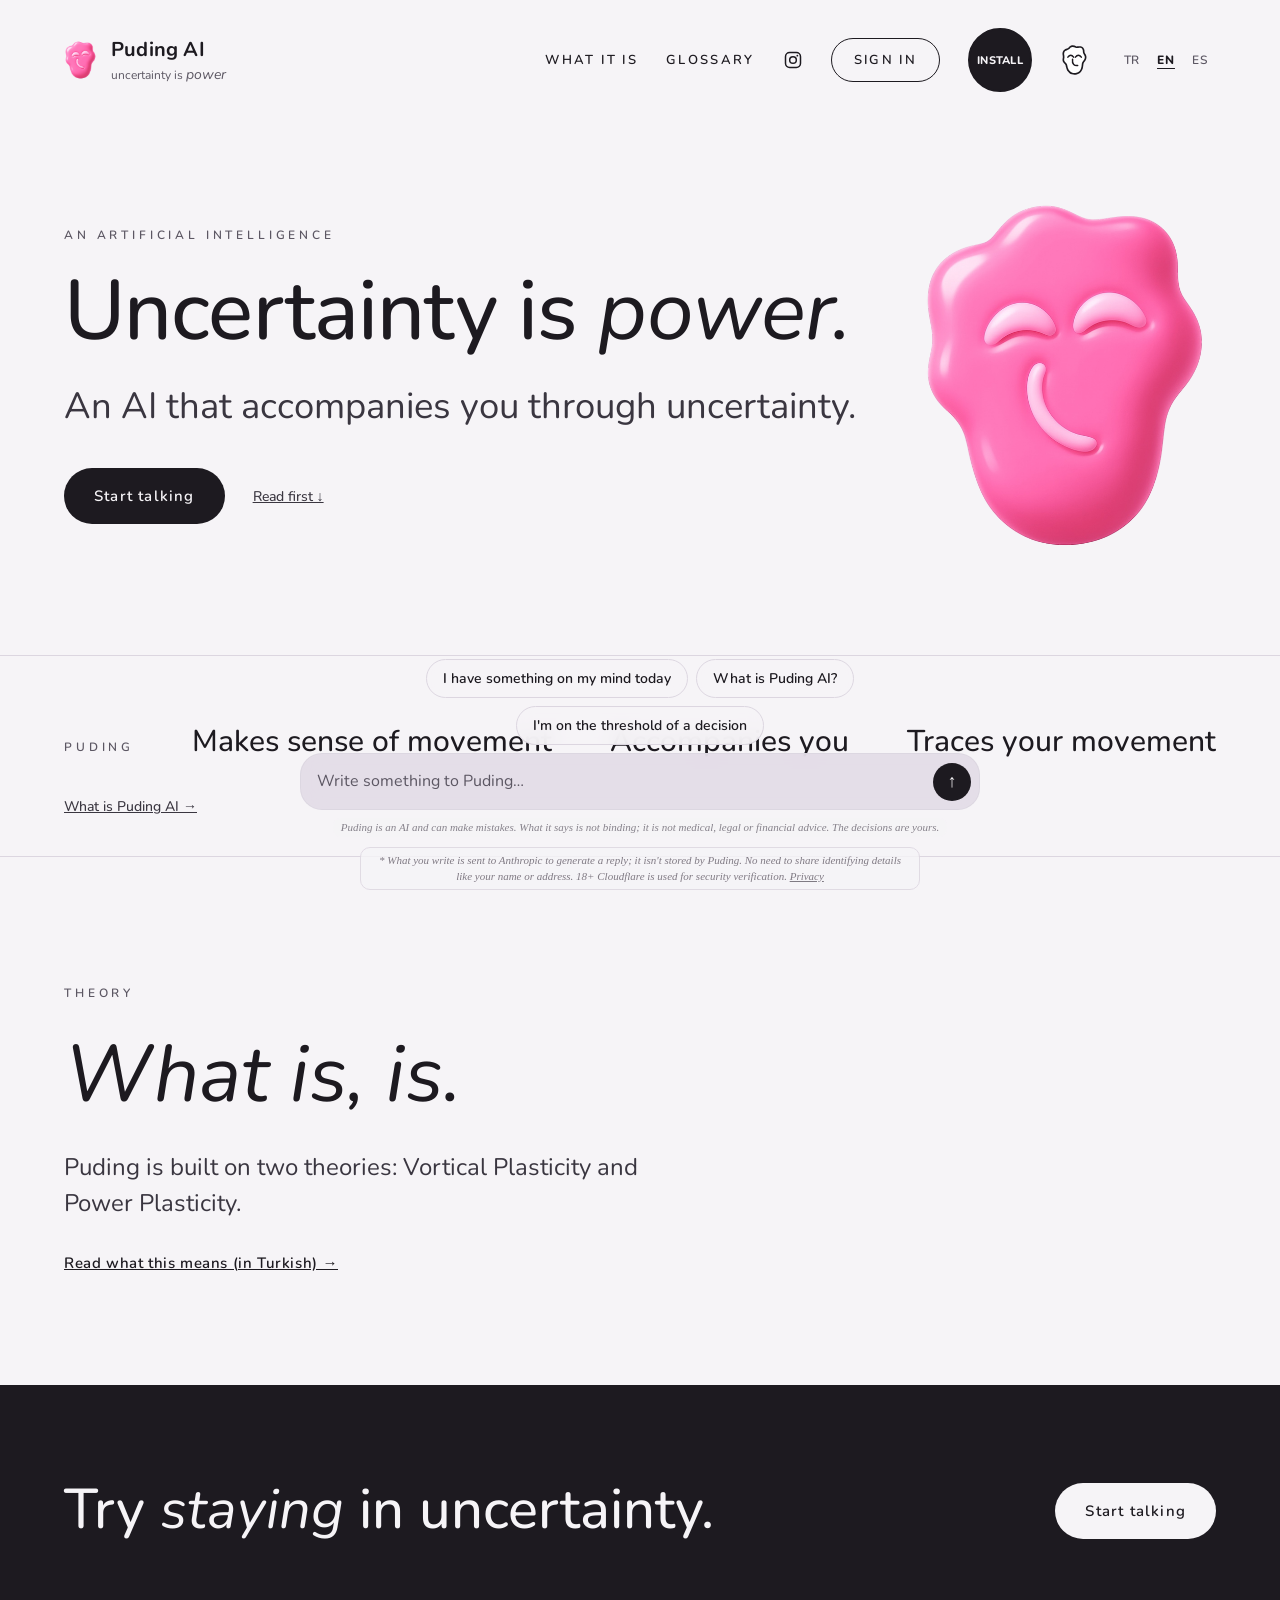
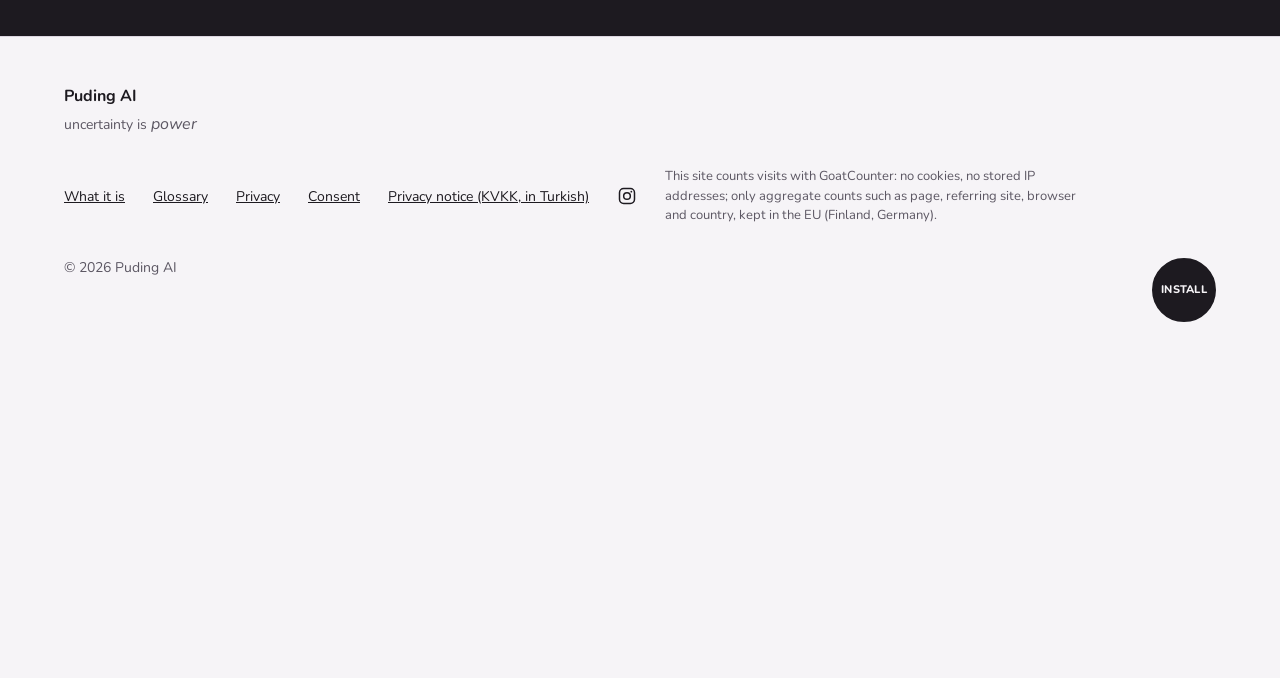
==== en/index.html @ 215504a0 "Bar altı uyarıları: yeni cümle, küçük italik Times, gizlilik notu ayrı kutuda (Alkım, 2026-11-16) TR" ====
<!doctype html>
<html lang="en">
<head>
<meta charset="utf-8">
<meta name="viewport" content="width=device-width, initial-scale=1">
<title>Puding AI — uncertainty is power</title>
<meta name="description" content="Puding AI is an AI that accompanies you through uncertainty. It is built on two theories: Vortical Plasticity and Power Plasticity.">
<link rel="canonical" href="https://pudingai.com/en/">
<link rel="alternate" hreflang="tr" href="https://pudingai.com/">
<link rel="alternate" hreflang="en" href="https://pudingai.com/en/">
<link rel="alternate" hreflang="es" href="https://pudingai.com/es/">
<link rel="alternate" hreflang="x-default" href="https://pudingai.com/">
<meta property="og:type" content="website">
<meta property="og:site_name" content="Puding AI">
<meta property="og:title" content="Puding AI">
<meta property="og:description" content="uncertainty is power">
<meta property="og:url" content="https://pudingai.com/en/">
<meta property="og:image" content="https://pudingai.com/assets/paylasim-en.png">
<meta property="og:image:type" content="image/png">
<meta property="og:image:width" content="1200">
<meta property="og:image:height" content="630">
<meta property="og:image:alt" content="Puding AI — uncertainty is power">
<meta name="twitter:card" content="summary_large_image">
<meta name="twitter:title" content="Puding AI">
<meta name="twitter:description" content="uncertainty is power">
<meta name="twitter:image" content="https://pudingai.com/assets/paylasim-en.png">
<meta name="twitter:image:alt" content="Puding AI — uncertainty is power">
<meta property="og:locale" content="en_US">
<meta name="theme-color" content="#F6F4F7" media="(prefers-color-scheme: light)">
<meta name="theme-color" content="#151217" media="(prefers-color-scheme: dark)">
<script>/* tema: çizimden önce */(function(){var t=null,h=document.documentElement,m=window.matchMedia&&matchMedia("(prefers-color-scheme: dark)");try{t=localStorage.getItem("puding_tema");if(t==="gunduz"||t==="gece"){t=t==="gece"?"koyu":"acik";localStorage.setItem("puding_tema",t)}}catch(e){}var k=t==="koyu"||(t!=="acik"&&!!(m&&m.matches));h.setAttribute("data-theme",k?"koyu":"acik");if(t==="koyu"||t==="acik")document.querySelectorAll('meta[name="theme-color"]').forEach(function(x){x.content=k?"#151217":"#F6F4F7"})})();</script>
<style>html{background:#F6F4F7}html[data-theme=koyu]{background:#151217}</style>
<link rel="icon" href="/favicon.ico?v=3" sizes="16x16 32x32 48x48">
<link rel="icon" type="image/png" sizes="32x32" href="/gorsel/puding-favicon-32.png?v=3">
<link rel="apple-touch-icon" sizes="180x180" href="/apple-touch-icon.png?v=3">
<link rel="preload" href="/assets/fonts/nunito-latin-400-normal.woff2" as="font" type="font/woff2" crossorigin>
<link rel="stylesheet" href="/assets/site.css?v=20">
</head>
<body>
<div style="background: var(--zemin); color: var(--metin); font-family: Nunito, sans-serif; min-height: 100vh">

<!-- ÜST BAR -->
<header style="max-width: 1200px; margin: 0 auto; padding: 28px 24px; display: flex; flex-wrap: wrap; align-items: center; justify-content: space-between; gap: 20px">
<a href="/en/" style="display: flex; align-items: center; gap: 14px; text-decoration: none; color: var(--metin)">
<img src="/assets/puding-logo-128.png" alt="Puding AI home" width="33" height="40" style="width: 33px; height: 40px; display: block">
<div style="display: flex; flex-direction: column; gap: 2px">
<span style="font-family: Nunito, sans-serif; font-weight: 700; font-size: 20px; letter-spacing: 0.01em">Puding AI</span>
<span style="font-family: Nunito, sans-serif; font-size: 12px; color: var(--soluk)">uncertainty is <em style="font-family: Nunito, sans-serif; font-size: 14px">power</em></span>
</div>
</a>
<nav class="pd-nav" aria-label="Main menu" style="display: flex; flex-wrap: wrap; align-items: center; gap: 28px; font-family: Nunito, sans-serif; font-size: 13px; font-weight: 600; letter-spacing: 0.18em">
<a href="/en/about/" style="text-decoration: none">WHAT IT IS</a>
<a href="/sozluk/" style="text-decoration: none">GLOSSARY</a>
<a class="pd-ig" href="https://www.instagram.com/pudingai_/" target="_blank" rel="noopener" aria-label="Instagram"><svg viewBox="0 0 24 24" width="20" height="20" fill="none" stroke="currentColor" stroke-width="1.8" aria-hidden="true"><rect x="3" y="3" width="18" height="18" rx="5"/><circle cx="12" cy="12" r="4"/><circle cx="17.2" cy="6.8" r="1.1" fill="currentColor" stroke="none"/></svg></a>
<a class="pd-giris" href="#pd-girdi" data-yakinda style="text-decoration: none; border: 1.5px solid var(--murekkep); border-radius: 999px; padding: 12px 22px; min-height: 44px; box-sizing: border-box; display: inline-flex; align-items: center">SIGN IN</a>
<a class="pd-indir" href="#pd-girdi" data-yakinda aria-label="Install Puding on your phone">INSTALL</a>
<!-- tema --><span class="pd-tema"><button type="button" class="pd-tema-dugme" aria-label="Change theme" aria-pressed="false"><svg viewBox="-24 -24 640 768" width="27" height="32" aria-hidden="true"><path d="M553 342C548 356 539 368 531 380C523 392 513 401 507 412C501 423 496 433 493 445C490 457 490 471 488 485C486 499 485 515 481 531C477 547 473 566 466 582C459 598 450 616 438 630C426 644 412 656 397 665C382 674 364 682 346 686C328 690 310 692 292 692C274 692 255 688 238 683C221 678 204 670 189 659C174 648 161 634 150 620C139 606 132 588 125 572C118 556 114 539 110 524C106 509 104 494 100 481C96 468 90 458 83 448C76 438 64 430 55 419C46 408 36 396 32 383C28 370 28 356 28 342C28 328 34 315 35 301C36 287 34 274 33 258C32 242 26 224 27 207C28 190 32 172 39 158C46 144 59 131 72 122C85 113 104 111 119 104C134 97 146 91 159 81C172 71 182 55 196 46C210 37 226 30 242 28C258 26 276 29 292 33C308 37 322 50 338 53C354 56 370 51 387 50C404 49 424 45 441 49C458 53 476 60 488 72C500 84 508 104 513 121C518 138 514 161 518 177C522 193 530 205 536 218C542 231 552 242 557 256C562 270 564 285 563 299C562 313 558 328 553 342Z" style="fill:var(--tema-dolgu);stroke:var(--tema-cizgi)" stroke-width="40" stroke-linejoin="round"/><path d="M137 292Q206 196 275 292M318 292Q389 196 460 292M249 342C232 470 300 500 372 492" fill="none" style="stroke:var(--tema-yuz)" stroke-width="36" stroke-linecap="round"/></svg></button><button type="button" class="pd-tema-oto" hidden>auto</button></span><!-- /tema -->
<span class="pd-dil" role="group" aria-label="Language"><a href="/?dil=tr" data-dil="tr" hreflang="tr" lang="tr">TR</a><a href="/en/" data-dil="en" hreflang="en" lang="en" aria-current="true">EN</a><a href="/es/" data-dil="es" hreflang="es" lang="es">ES</a></span>
</nav>
</header>

<!-- I. MERAK — açılış -->
<section class="pd-acilis" style="max-width: 1200px; margin: 0 auto; padding: 72px 24px 96px; display: flex; flex-wrap: wrap; align-items: center; gap: 56px">
<div style="flex: 1 1 auto; min-width: 0; display: flex; flex-direction: column; gap: 28px">
<span style="font-family: Nunito, sans-serif; font-size: 12px; font-weight: 600; letter-spacing: 0.32em; color: var(--soluk)">AN ARTIFICIAL INTELLIGENCE</span>
<h1 class="pd-acilis-baslik" style="margin: 0; font-weight: 500; line-height: 0.98; letter-spacing: -0.01em">Uncertainty is <em style="font-weight: 400">power.</em></h1>
<p class="pd-acilis-alt" style="margin: 0; font-weight: 400; line-height: 1.4; color: var(--metin-3)">An AI that accompanies you through uncertainty.</p>
<script src="/assets/acilis.js?v=2"></script>
<div style="display: flex; flex-wrap: wrap; align-items: center; gap: 28px; margin-top: 8px">
<a href="#pd-girdi" data-bar style="text-decoration: none; background: var(--murekkep); color: var(--murekkep-metin); font-family: Nunito, sans-serif; font-weight: 600; font-size: 15px; letter-spacing: 0.08em; padding: 18px 30px; border-radius: 999px; min-height: 44px; box-sizing: border-box; display: inline-flex; align-items: center">Start talking</a>
<a href="#kuram" style="font-family: Nunito, sans-serif; font-size: 14px; font-weight: 500; color: var(--metin-3)">Read first ↓</a>
</div>
</div>

<!-- logo -->
<div style="flex: 1 1 300px; min-width: 0; display: flex; justify-content: center; align-items: center">
<img class="pd-breathe" src="/assets/puding-logo.png" alt="Puding AI logo" width="592" height="720" style="width: 100%; max-width: 360px; height: auto; display: block">
</div>
</section>

<!-- ne yapmaz -->
<section style="border-top: 1px solid var(--cizgi); border-bottom: 1px solid var(--cizgi)">
<div class="pd-nots" style="max-width: 1200px; margin: 0 auto; padding: 64px 24px; display: flex; flex-wrap: wrap; justify-content: space-between; align-items: baseline; gap: 24px 48px">
<span style="font-family: Nunito, sans-serif; font-size: 12px; font-weight: 600; letter-spacing: 0.32em; color: var(--soluk); flex: 0 0 auto">PUDING</span>
<div class="pd-serit-kap"><button class="pd-serit-oge" type="button" aria-expanded="false" aria-describedby="pd-ipucu-anlam">Makes sense of movement</button><span class="pd-ipucu" id="pd-ipucu-anlam" role="tooltip">Puding doesn't diagnose or label you; it looks at where things are flowing. Making sense doesn't freeze the movement; it stays inside it.</span></div>
<div class="pd-serit-kap"><button class="pd-serit-oge" type="button" aria-expanded="false" aria-describedby="pd-ipucu-eslik">Accompanies you</button><span class="pd-ipucu" id="pd-ipucu-eslik" role="tooltip">It doesn't treat uncertainty as a gap to fill, and it doesn't give advice. The decision stays within your own becoming; Puding stays beside you.</span></div>
<div class="pd-serit-kap"><button class="pd-serit-oge" type="button" aria-expanded="false" aria-describedby="pd-ipucu-iz">Traces your movement</button><span class="pd-ipucu" id="pd-ipucu-iz" role="tooltip">Every conversation leaves a sedimentary trace; Puding makes it visible on a map. When a conversation closes, its most distilled form settles into two words held in tension.</span></div>
</div>
<div style="max-width: 1200px; margin: -44px auto 0; padding: 0 24px 28px"><a class="pd-serit-bag" href="/en/about/" style="font-size: 14px; font-weight: 500; color: var(--metin-3); min-height: 44px; display: inline-flex; align-items: center">What is Puding AI →</a></div>
</section>

<!-- II. OKUT — kuram kapısı -->
<section id="kuram" style="max-width: 1200px; margin: 0 auto; padding: 128px 24px 112px; display: flex; flex-direction: column; gap: 32px">
<span style="font-family: Nunito, sans-serif; font-size: 12px; font-weight: 600; letter-spacing: 0.32em; color: var(--soluk)">THEORY</span>
<blockquote style="margin: 0; font-size: 80px; font-weight: 400; font-style: italic; line-height: 1.05; max-width: 16ch">What is, is.</blockquote>
<p style="margin: 0; font-size: 24px; line-height: 1.5; max-width: 44ch; color: var(--metin-3)">Puding is built on two theories: Vortical Plasticity and Power Plasticity.</p>
<a href="/nedir/" style="font-family: Nunito, sans-serif; font-size: 15px; font-weight: 600; letter-spacing: 0.04em">Read what this means (in Turkish) →</a>
</section>

<!-- çağrı bandı -->
<section style="background: var(--bant-zemin); color: var(--bant-metin)">
<div style="max-width: 1200px; margin: 0 auto; padding: 96px 24px; display: flex; flex-wrap: wrap; align-items: center; justify-content: space-between; gap: 32px">
<p style="margin: 0; font-size: 56px; font-weight: 500; line-height: 1.05">Try <em style="font-weight: 400">staying</em> in uncertainty.</p>
<a href="#pd-girdi" data-bar style="text-decoration: none; background: var(--bant-dugme-zemin); color: var(--bant-dugme-metin); font-family: Nunito, sans-serif; font-weight: 600; font-size: 15px; letter-spacing: 0.08em; padding: 18px 30px; border-radius: 999px; min-height: 44px; box-sizing: border-box; display: inline-flex; align-items: center">Start talking</a>
</div>
</section>

<!-- alt bilgi -->
<footer style="border-top: 1px solid var(--cizgi)">
<div style="max-width: 1200px; margin: 0 auto; padding: 48px 24px 56px; display: flex; flex-wrap: wrap; justify-content: space-between; gap: 32px; font-family: Nunito, sans-serif; font-size: 14px; color: var(--soluk)">
<div style="display: flex; flex-direction: column; gap: 6px">
<span style="font-weight: 700; font-size: 16px; color: var(--metin)">Puding AI</span>
<span>uncertainty is <em style="font-family: Nunito, sans-serif; font-size: 16px">power</em></span>
</div>
<nav aria-label="Footer menu" style="display: flex; flex-wrap: wrap; gap: 12px 28px; align-items: center">
<a href="/en/about/">What it is</a>
<a href="/sozluk/" hreflang="tr">Glossary</a>
<a href="/en/privacy/">Privacy</a>
<a rel="noopener" href="/odam?onam" hreflang="tr">Consent</a>
<a rel="noopener" href="/odam?aydinlatma" hreflang="tr">Privacy notice (KVKK, in Turkish)</a>
<a class="pd-ig" href="https://www.instagram.com/pudingai_/" target="_blank" rel="noopener" aria-label="Instagram"><svg viewBox="0 0 24 24" width="20" height="20" fill="none" stroke="currentColor" stroke-width="1.8" aria-hidden="true"><rect x="3" y="3" width="18" height="18" rx="5"/><circle cx="12" cy="12" r="4"/><circle cx="17.2" cy="6.8" r="1.1" fill="currentColor" stroke="none"/></svg></a>
<span style="flex-basis: 100%; max-width: 52ch; font-size: 13px; line-height: 1.5">This site counts visits with GoatCounter: no cookies, no stored IP addresses; only aggregate counts such as page, referring site, browser and country, kept in the EU (Finland, Germany).</span>
</nav>
<span>© 2026 Puding AI</span>
<a class="pd-indir" href="#pd-girdi" data-yakinda aria-label="Install Puding on your phone">INSTALL</a>
</div>
</footer>

</div>
<!-- Ziyaretçi sayacı: GoatCounter (çerez yok, IP saklanmaz; yalnız toplu sayı). Alkım, 2026-11-05 -->
<script src="/assets/serit.js?v=1" defer></script>
<script src="/assets/dil.js?v=1" defer></script>
<script src="/assets/sohbet.js?v=20" defer></script>
<script data-goatcounter="https://pudingai.goatcounter.com/count" async src="https://gc.zgo.at/count.js"></script>
<script src="/assets/tema.js?v=1" defer></script>
</body>
</html>
---- assets/site.css ----
@font-face{font-family:'Nunito';font-style:normal;font-display:swap;font-weight:400;src:url(/assets/fonts/nunito-latin-ext-400-normal.woff2) format('woff2');unicode-range:U+0100-02BA,U+02BD-02C5,U+02C7-02CC,U+02CE-02D7,U+02DD-02FF,U+0304,U+0308,U+0329,U+1D00-1DBF,U+1E00-1E9F,U+1EF2-1EFF,U+2020,U+20A0-20AB,U+20AD-20C0,U+2113,U+2C60-2C7F,U+A720-A7FF}
@font-face{font-family:'Nunito';font-style:normal;font-display:swap;font-weight:400;src:url(/assets/fonts/nunito-latin-400-normal.woff2) format('woff2');unicode-range:U+0000-00FF,U+0131,U+0152-0153,U+02BB-02BC,U+02C6,U+02DA,U+02DC,U+0304,U+0308,U+0329,U+2000-206F,U+20AC,U+2122,U+2191,U+2193,U+2212,U+2215,U+FEFF,U+FFFD}
@font-face{font-family:'Nunito';font-style:normal;font-display:swap;font-weight:600;src:url(/assets/fonts/nunito-latin-ext-600-normal.woff2) format('woff2');unicode-range:U+0100-02BA,U+02BD-02C5,U+02C7-02CC,U+02CE-02D7,U+02DD-02FF,U+0304,U+0308,U+0329,U+1D00-1DBF,U+1E00-1E9F,U+1EF2-1EFF,U+2020,U+20A0-20AB,U+20AD-20C0,U+2113,U+2C60-2C7F,U+A720-A7FF}
@font-face{font-family:'Nunito';font-style:normal;font-display:swap;font-weight:600;src:url(/assets/fonts/nunito-latin-600-normal.woff2) format('woff2');unicode-range:U+0000-00FF,U+0131,U+0152-0153,U+02BB-02BC,U+02C6,U+02DA,U+02DC,U+0304,U+0308,U+0329,U+2000-206F,U+20AC,U+2122,U+2191,U+2193,U+2212,U+2215,U+FEFF,U+FFFD}
@font-face{font-family:'Nunito';font-style:normal;font-display:swap;font-weight:700;src:url(/assets/fonts/nunito-latin-ext-700-normal.woff2) format('woff2');unicode-range:U+0100-02BA,U+02BD-02C5,U+02C7-02CC,U+02CE-02D7,U+02DD-02FF,U+0304,U+0308,U+0329,U+1D00-1DBF,U+1E00-1E9F,U+1EF2-1EFF,U+2020,U+20A0-20AB,U+20AD-20C0,U+2113,U+2C60-2C7F,U+A720-A7FF}
@font-face{font-family:'Nunito';font-style:normal;font-display:swap;font-weight:700;src:url(/assets/fonts/nunito-latin-700-normal.woff2) format('woff2');unicode-range:U+0000-00FF,U+0131,U+0152-0153,U+02BB-02BC,U+02C6,U+02DA,U+02DC,U+0304,U+0308,U+0329,U+2000-206F,U+20AC,U+2122,U+2191,U+2193,U+2212,U+2215,U+FEFF,U+FFFD}
@font-face{font-family:'Nunito';font-style:normal;font-display:swap;font-weight:800;src:url(/assets/fonts/nunito-latin-ext-800-normal.woff2) format('woff2');unicode-range:U+0100-02BA,U+02BD-02C5,U+02C7-02CC,U+02CE-02D7,U+02DD-02FF,U+0304,U+0308,U+0329,U+1D00-1DBF,U+1E00-1E9F,U+1EF2-1EFF,U+2020,U+20A0-20AB,U+20AD-20C0,U+2113,U+2C60-2C7F,U+A720-A7FF}
@font-face{font-family:'Nunito';font-style:normal;font-display:swap;font-weight:800;src:url(/assets/fonts/nunito-latin-800-normal.woff2) format('woff2');unicode-range:U+0000-00FF,U+0131,U+0152-0153,U+02BB-02BC,U+02C6,U+02DA,U+02DC,U+0304,U+0308,U+0329,U+2000-206F,U+20AC,U+2122,U+2191,U+2193,U+2212,U+2215,U+FEFF,U+FFFD}
@font-face{font-family:'Nunito';font-style:italic;font-display:swap;font-weight:400;src:url(/assets/fonts/nunito-latin-ext-400-italic.woff2) format('woff2');unicode-range:U+0100-02BA,U+02BD-02C5,U+02C7-02CC,U+02CE-02D7,U+02DD-02FF,U+0304,U+0308,U+0329,U+1D00-1DBF,U+1E00-1E9F,U+1EF2-1EFF,U+2020,U+20A0-20AB,U+20AD-20C0,U+2113,U+2C60-2C7F,U+A720-A7FF}
@font-face{font-family:'Nunito';font-style:italic;font-display:swap;font-weight:400;src:url(/assets/fonts/nunito-latin-400-italic.woff2) format('woff2');unicode-range:U+0000-00FF,U+0131,U+0152-0153,U+02BB-02BC,U+02C6,U+02DA,U+02DC,U+0304,U+0308,U+0329,U+2000-206F,U+20AC,U+2122,U+2191,U+2193,U+2212,U+2215,U+FEFF,U+FFFD}
@font-face{font-family:'Nunito';font-style:normal;font-display:swap;font-weight:500;src:url(/assets/fonts/nunito-latin-ext-500-normal.woff2) format('woff2');unicode-range:U+0100-02BA,U+02BD-02C5,U+02C7-02CC,U+02CE-02D7,U+02DD-02FF,U+0304,U+0308,U+0329,U+1D00-1DBF,U+1E00-1E9F,U+1EF2-1EFF,U+2020,U+20A0-20AB,U+20AD-20C0,U+2113,U+2C60-2C7F,U+A720-A7FF}
@font-face{font-family:'Nunito';font-style:normal;font-display:swap;font-weight:500;src:url(/assets/fonts/nunito-latin-500-normal.woff2) format('woff2');unicode-range:U+0000-00FF,U+0131,U+0152-0153,U+02BB-02BC,U+02C6,U+02DA,U+02DC,U+0304,U+0308,U+0329,U+2000-206F,U+20AC,U+2122,U+2191,U+2193,U+2212,U+2215,U+FEFF,U+FFFD}
@font-face{font-family:'Nunito';font-style:italic;font-display:swap;font-weight:700;src:url(/assets/fonts/nunito-latin-ext-700-italic.woff2) format('woff2');unicode-range:U+0100-02BA,U+02BD-02C5,U+02C7-02CC,U+02CE-02D7,U+02DD-02FF,U+0304,U+0308,U+0329,U+1D00-1DBF,U+1E00-1E9F,U+1EF2-1EFF,U+2020,U+20A0-20AB,U+20AD-20C0,U+2113,U+2C60-2C7F,U+A720-A7FF}
@font-face{font-family:'Nunito';font-style:italic;font-display:swap;font-weight:700;src:url(/assets/fonts/nunito-latin-700-italic.woff2) format('woff2');unicode-range:U+0000-00FF,U+0131,U+0152-0153,U+02BB-02BC,U+02C6,U+02DA,U+02DC,U+0304,U+0308,U+0329,U+2000-206F,U+20AC,U+2122,U+2191,U+2193,U+2212,U+2215,U+FEFF,U+FFFD}
/* Renkler (Alkım, 2026-11-09): açık :root, koyu [data-theme="koyu"]. Tema <head>'deki satır içi betikle sayfa çizilmeden uygulanır. */
:root{--zemin:#F6F4F7;--zemin-2:#EEEAF1;--yuzey:#FFFFFF;--metin:#1D1A20;--metin-2:#2A2630;--metin-3:#3A3640;--soluk:#5C5763;--soluk-2:#6A656F;--cizgi:#DCD6E0;--vurgu:#B3165F;--vurgu-golge:rgba(181,19,111,.08);--vurgu-cizgi:rgba(181,19,111,.2);
--murekkep:#1D1A20;--murekkep-metin:#F6F4F7;--murekkep-uzak:#3A3440;--bant-zemin:#1D1A20;--bant-metin:#F6F4F7;--bant-dugme-zemin:#F6F4F7;--bant-dugme-metin:#1D1A20;
--kutu-zemin:rgba(246,244,247,.94);--kapi-zemin:rgba(246,244,247,.92);--cip-zemin:rgba(246,244,247,.94);--bar-zemin:rgba(226,220,230,.92);--bar-cizgi:rgba(220,214,224,.9);--golge:rgba(29,26,32,.14);--golge-koyu:rgba(29,26,32,.35);
--ip-zemin:rgba(179,22,95,.12);--vp-zemin:rgba(133,124,143,.22);--hedef-zemin:rgba(133,124,143,.12);--bag-cizgi:rgba(29,26,32,.35);
--kart-zemin:#FFFFFF;--kart-metin:#1D1A20;--kart-cizgi:#1D1A20;--tema-dolgu:#FFFFFF;--tema-cizgi:#1D1A20;--tema-yuz:#1D1A20;color-scheme:light}
[data-theme="koyu"]{--zemin:#151217;--zemin-2:#1C171F;--yuzey:#211C25;--metin:#EDE8EF;--metin-2:#DDD7E0;--metin-3:#C9C2CE;--soluk:#ADA5B3;--soluk-2:#9C94A2;--cizgi:#3A3340;--vurgu:#F07DBE;--vurgu-golge:rgba(0,0,0,.35);--vurgu-cizgi:rgba(240,125,190,.3);
--murekkep:#EDE8EF;--murekkep-metin:#151217;--murekkep-uzak:#C9C2CE;--bant-zemin:#241E29;--bant-metin:#EDE8EF;--bant-dugme-zemin:#EDE8EF;--bant-dugme-metin:#151217;
--kutu-zemin:rgba(30,25,34,.97);--kapi-zemin:rgba(33,28,37,.92);--cip-zemin:rgba(21,18,23,.92);--bar-zemin:rgba(44,38,50,.94);--bar-cizgi:rgba(92,83,100,.9);--golge:rgba(0,0,0,.5);--golge-koyu:rgba(0,0,0,.55);
--ip-zemin:rgba(240,125,190,.2);--vp-zemin:rgba(170,160,180,.22);--hedef-zemin:rgba(170,160,180,.14);--bag-cizgi:rgba(237,232,239,.4);
--kart-zemin:#FFFFFF;--kart-metin:#1D1A20;--kart-cizgi:#FFFFFF;--tema-dolgu:#08060A;--tema-cizgi:#EDE8EF;--tema-yuz:#EDE8EF;color-scheme:dark}
/* tema geçişi: simgeden yayılan daire (assets/tema.js) */
::view-transition-old(root),::view-transition-new(root){animation:none;mix-blend-mode:normal}
html.tema-cekil::view-transition-old(root){z-index:2}
html.tema-cekil::view-transition-new(root){z-index:1}
body{font-family:Nunito,sans-serif}
*{box-sizing:border-box}
html{-webkit-text-size-adjust:100%}
body{margin:0;background:var(--zemin)}
a{color:var(--metin)}a:hover{color:var(--vurgu)}
a:focus-visible,button:focus-visible{outline:2px solid var(--vurgu);outline-offset:3px}
.pd-basvur:hover,.pd-basvur:focus-visible{background:var(--metin-3)!important;border-color:var(--metin-3)!important;color:var(--murekkep-metin)!important}
/* İNDİR (Alkım, 2026-11-05): 64 px koyu dolu çember, beyaz kalın yazı; pudingai.com/odam?kur */
.pd-indir{flex:none;width:64px;height:64px;border-radius:50%;background:var(--murekkep);border:2px solid var(--murekkep);color:var(--murekkep-metin)!important;
  display:inline-flex;align-items:center;justify-content:center;font-family:Nunito,sans-serif;font-size:12px;font-weight:800;
  letter-spacing:0.06em;text-decoration:none!important;line-height:1}
.pd-indir:hover,.pd-indir:focus-visible{background:var(--murekkep-uzak);border-color:var(--murekkep-uzak);color:var(--murekkep-metin)!important}
@media (max-width: 520px){
  .pd-nav{gap:12px!important;letter-spacing:0.08em!important;font-size:12px!important}
  .pd-giris{border:0!important;padding:12px 2px!important}
  .pd-basvur{padding:12px 16px!important}
}
@media (max-width: 370px){
  .pd-nav{gap:9px!important;letter-spacing:0.05em!important}
  .pd-basvur{padding:12px 13px!important}
}
img{max-width:100%}
@keyframes pd-breathe{0%,100%{transform:scale(1)}50%{transform:scale(1.09)}}
/* Nefese ek renk çemberi (Alkım, 2026-11-06): 72 saniyede bir tur, doğrusal; hareketi azalt ayarında durur */
@keyframes pd-renk{from{filter:hue-rotate(0deg)}to{filter:hue-rotate(360deg)}}
.pd-breathe{animation:pd-breathe 11s ease-in-out infinite,pd-renk 72s linear infinite;transform-origin:50% 60%}
.pd-breathe{max-width:min(360px,calc((100vw - 32px)/1.09))!important}
@media (prefers-reduced-motion: reduce){.pd-breathe{animation:none}#sz-box{transition:none!important}}
/* site modu sohbet barı (Alkım, 2026-11-05) */
.pd-sohbet{position:fixed;left:50%;bottom:0;transform:translateX(-50%);width:min(680px,calc(100% - 32px));z-index:40;padding:0 0 10px;font-family:Nunito,sans-serif;display:flex;flex-direction:column;align-items:stretch;gap:8px}
.pd-kutu{position:relative;max-height:min(62vh,560px);display:flex;flex-direction:column;background:var(--kutu-zemin);border:1px solid var(--cizgi);border-radius:18px;box-shadow:0 18px 50px var(--golge);overflow:hidden;backdrop-filter:blur(10px);-webkit-backdrop-filter:blur(10px)}
.pd-kutu[hidden]{display:none}
.pd-kutu-logo{position:absolute;inset:0;background:url(/assets/puding-logo.png) center 55%/min(58%,260px) no-repeat;opacity:.07;pointer-events:none}
.pd-akis{position:relative;flex:1 1 auto;min-height:0;overflow-y:auto;padding:22px 20px 14px;display:flex;flex-direction:column;gap:12px}
.pd-kapat{position:absolute;top:6px;right:10px;z-index:2;background:none;border:0;font-size:22px;line-height:1;color:var(--soluk);cursor:pointer;padding:6px}
.pd-balon{max-width:86%;font-size:15px;line-height:1.5;color:var(--metin)}
.pd-balon p{margin:0 0 8px}.pd-balon p:last-child{margin:0}
.pd-ben{align-self:flex-end;background:var(--murekkep);color:var(--murekkep-metin);padding:10px 14px;border-radius:14px 14px 4px 14px}
.pd-puding{align-self:flex-start;padding:2px 2px}
.pd-bekle{line-height:0}
.pd-girdap{display:block;color:var(--vurgu);animation:pd-girdap 1.8s linear infinite}
@keyframes pd-girdap{to{transform:rotate(360deg)}}
@media (prefers-reduced-motion: reduce){.pd-girdap{animation:none}}
.pd-kartlar{position:relative;flex:0 0 auto;display:flex;flex-direction:column;gap:8px;padding:0 14px 14px;max-height:42vh;overflow-y:auto}
.pd-kartlar[hidden]{display:none}
/* Kriz kartı: iki temada da sayfanın en net öğesi; koyuda da beyaz zemin, hiçbir soluklaştırma yok */
.pd-kart{align-self:stretch;border:1.5px solid var(--kart-cizgi);border-radius:12px;padding:12px 14px;background:var(--kart-zemin);color:var(--kart-metin);font-size:15px;opacity:1}
.pd-kart a{color:inherit}
.pd-kart p{margin:6px 0 0}
.pd-kasik{align-self:flex-start;display:inline-flex;align-items:center;gap:10px;color:var(--metin);text-decoration:none;font-size:14px;font-weight:600;padding:8px 14px 8px 10px;border:1px solid var(--murekkep);border-radius:999px;background:var(--yuzey)}
.pd-kasik:hover{background:var(--murekkep);color:var(--murekkep-metin)}
.pd-davet{align-self:stretch;display:flex;flex-direction:column;align-items:flex-start;gap:10px;background:var(--yuzey);border:1px solid var(--cizgi);border-radius:12px;padding:12px 14px;font-size:15px;line-height:1.5;color:var(--metin)}
.pd-davet p{margin:0}
.pd-ozut{font-weight:700;font-style:italic}
.pd-ts:empty{display:none}
.pd-kapilar{display:flex;flex-wrap:wrap;justify-content:center;gap:8px}.pd-kapilar[hidden]{display:none}
.pd-kapi{font:inherit;font-size:14px;font-weight:600;color:var(--metin);background:var(--kapi-zemin);border:1px solid var(--cizgi);border-radius:999px;padding:9px 16px;cursor:pointer;backdrop-filter:blur(8px);-webkit-backdrop-filter:blur(8px)}
.pd-kapi:hover{border-color:var(--murekkep)}
.pd-kapi-ikonlu{display:inline-flex;align-items:center;gap:8px;padding:6px 12px 6px 16px;text-decoration:none}
body:has(.pd-sor){padding-bottom:76px}
.pd-sor{position:fixed;left:50%;bottom:calc(14px + env(safe-area-inset-bottom));transform:translateX(-50%);z-index:40;white-space:nowrap}
.pd-kapi-ikon{flex:none;transform-origin:50% 80%}
.pd-kapi:hover .pd-kapi-ikon,.pd-kapi:focus-visible .pd-kapi-ikon{animation:pd-sallan .7s ease-in-out}
@keyframes pd-sallan{0%,100%{transform:rotate(0)}25%{transform:rotate(-7deg)}60%{transform:rotate(6deg)}85%{transform:rotate(-2deg)}}
.pd-bar{display:flex;align-items:flex-end;gap:8px;background:var(--bar-zemin);border:1px solid var(--bar-cizgi);border-radius:22px;padding:8px 8px 8px 16px;backdrop-filter:blur(12px);-webkit-backdrop-filter:blur(12px)}
.pd-bar textarea{flex:1;min-width:0;resize:none;border:0;background:transparent;font:inherit;font-size:16px;line-height:1.4;color:var(--metin);padding:8px 0;outline:none;max-height:140px}
.pd-bar textarea::placeholder{color:var(--soluk)}
.pd-gonder{flex:none;width:38px;height:38px;border-radius:50%;border:0;background:var(--murekkep);color:var(--murekkep-metin);font-size:18px;cursor:pointer}
.pd-kilitli{opacity:.55}.pd-kilitli .pd-gonder{cursor:default}
/* Bar altı uyarıları (Alkım, 2026-11-16): küçük, italik, Times New Roman, soluk — dikkat çekmesin. Zemin kalır: bar sabit,
   arkasından sayfa kayar. İkincisi (gizlilik notu) ayrı küçük kutu. */
.pd-alt{margin:0;align-self:center;text-align:center;font-family:"Times New Roman",Times,serif;font-style:italic;font-size:11px;line-height:1.4;color:var(--soluk-2);background:var(--cip-zemin);border-radius:8px;padding:2px 8px}
.pd-alt-ai{max-width:min(620px,calc(100vw - 32px));opacity:.8}
.pd-alt-gizlilik{max-width:min(560px,calc(100vw - 32px));border:1px solid var(--cizgi);border-radius:10px;padding:5px 10px;opacity:.85}
.pd-gizli{position:absolute;width:1px;height:1px;overflow:hidden;clip:rect(0 0 0 0)}
body.pd-sohbet-var{padding-bottom:170px}
@media (prefers-reduced-motion: reduce){.pd-sohbet *,.pd-sor *{transition:none!important;animation:none!important}}
/* Açılış (Alkım, 2026-11-05): alt satır başlıkla aynı genişlikte, tek satır. Nunito'da oran 0,391; başlık iki satıra düşerse
   ya da sayfa taşarsa assets/acilis.js alt satırı başlığın gerçek genişliğine eşitler. */
:root{--pd-acilis:min(84px,max(9vw,min(48px,calc((100vw - 48px)/7.55))))}  /* telefonda başlık tek satıra sığacak kadar küçülür */
/* Üç dil (Alkım, 2026-11-07): başlığın eni dile göre; oran = başlık eni / yazı boyu */
html[lang=en]{--pd-acilis:min(84px,calc((100vw - 48px)/9.45))}
html[lang=es]{--pd-acilis:min(66px,calc((100vw - 48px)/11.85))}
.pd-acilis-baslik{font-size:var(--pd-acilis)!important;white-space:nowrap}
.pd-acilis-alt{font-size:calc(var(--pd-acilis)*.391);white-space:nowrap}
/* PUDİNG şeridi (Alkım, 2026-11-06): üç ifade, her biri tek satır; kutuyu assets/serit.js açar ve ekrana sığdırır */
.pd-serit-kap{position:relative}
.pd-serit-oge{display:block;min-height:44px;margin:0;padding:0;border:0;background:none;color:inherit;font:inherit;font-weight:500;font-size:min(34px,calc((100vw - 285px)/27));line-height:1.2;white-space:nowrap;cursor:pointer;text-align:left}
.pd-serit-oge:focus-visible{outline:2px solid var(--vurgu);outline-offset:4px;border-radius:4px}
.pd-ipucu{display:none;position:absolute;z-index:50;left:50%;bottom:calc(100% + 12px);width:min(320px,calc(100vw - 32px));box-sizing:border-box;padding:14px 16px;transform:translateX(calc(-50% + var(--pd-kay,0px)));background:var(--yuzey);color:var(--metin);border-radius:14px;box-shadow:0 8px 28px var(--vurgu-cizgi);font-family:Nunito,sans-serif;font-size:15px;font-weight:400;line-height:1.45;text-align:left;white-space:normal}
.pd-ipucu::before{content:"";position:absolute;left:0;right:0;bottom:-14px;height:14px}  /* imleç kutuya geçerken kapanmasın */
.pd-ipucu::after{content:"";position:absolute;left:calc(50% - var(--pd-kay,0px));bottom:-6px;width:12px;height:12px;margin-left:-6px;background:var(--yuzey);transform:rotate(45deg);box-shadow:3px 3px 6px var(--vurgu-golge)}
.pd-serit-kap.pd-acik .pd-ipucu{display:block;animation:pd-ipucu .16s ease-out}
.pd-serit-kap.pd-alta .pd-ipucu{bottom:auto;top:calc(100% + 12px)}
.pd-serit-kap.pd-alta .pd-ipucu::before{bottom:auto;top:-14px}
.pd-serit-kap.pd-alta .pd-ipucu::after{bottom:auto;top:-6px;box-shadow:-3px -3px 6px var(--vurgu-golge)}
@keyframes pd-ipucu{from{opacity:0}to{opacity:1}}
@media (prefers-reduced-motion: reduce){.pd-serit-kap.pd-acik .pd-ipucu{animation:none}}
@media (max-width: 720px){
  h1{font-size:60px!important}
  blockquote{font-size:48px!important}
  section p[style*="font-size: 44px"]{font-size:34px!important}
  section p[style*="font-size: 56px"]{font-size:40px!important}
}
@media (max-width: 900px){
  .pd-nots{flex-direction:column;align-items:flex-start!important;gap:10px!important}
  .pd-serit-oge{font-size:min(34px,calc((100vw - 48px)/10.1))}
}
/* Dil düğmesi (Alkım, 2026-11-07): TR / EN / ES */
.pd-dil{display:inline-flex;align-items:center;gap:2px;font-size:12px;letter-spacing:.08em}
.pd-dil a{display:inline-flex;align-items:center;justify-content:center;min-width:32px;min-height:44px;padding:0 4px;text-decoration:none;color:var(--soluk);font-weight:600}
.pd-dil a[aria-current]{color:var(--metin);font-weight:800;text-decoration:underline;text-underline-offset:4px}
.pd-dil a:hover{color:var(--vurgu)}
/* Telefonda dil düğmesi logonun satırında: menü bir satır uzamasın, Türkçe sayfanın düzeni değişmesin */
header{position:relative}
@media (max-width: 520px){
  .pd-dil{position:absolute;top:26px;right:20px;letter-spacing:.04em;font-size:11px;gap:0}
  .pd-dil a{min-width:26px;padding:0 2px}
}
@media (max-width: 370px){html[lang=en] .pd-nav{gap:7px!important;letter-spacing:.02em!important}}
html[lang=en] .pd-indir,html[lang=es] .pd-indir{font-size:11px;letter-spacing:.02em}
html[lang=es] .pd-indir{font-size:10px}
.pd-alt+.pd-alt{margin-top:2px}  /* gizlilik notu ayrı kutu: üst üste binmesin (Alkım, 2026-11-16) */
/* EN ve ES'de bar altı iki satır: telefonda ilk ekran ve sayfa sonu kapanmasın */
@media (max-width: 520px){
  html[lang=en] .pd-alt,html[lang=es] .pd-alt{font-size:10px;line-height:1.3;padding:1px 6px}
  html[lang=en] .pd-sohbet,html[lang=es] .pd-sohbet{gap:6px;padding-bottom:6px}
  html[lang=en] body.pd-sohbet-var,html[lang=es] body.pd-sohbet-var{padding-bottom:200px}
  html[lang=en] .pd-acilis,html[lang=es] .pd-acilis{padding-top:24px!important;padding-bottom:48px!important;gap:32px!important}
}
html[lang=es] .pd-acilis-alt span{display:inline}
@media (max-width: 520px){html[lang=es] .pd-acilis-alt span{display:block}}
html[lang=en] .pd-serit-oge{font-size:min(30px,calc((100vw - 285px)/29))}
html[lang=es] .pd-serit-oge{font-size:min(28px,calc((100vw - 285px)/35))}
@media (max-width: 900px){
  html[lang=en] .pd-serit-oge{font-size:min(34px,calc((100vw - 48px)/12.2))}
  html[lang=es] .pd-serit-oge{font-size:min(34px,calc((100vw - 48px)/15))}
}
/* Instagram simgesi (Alkım, 2026-11-09): tek renk; görünen 20 px, basma alanı 44 px */
.pd-ig{display:inline-flex;align-items:center;justify-content:center;width:44px;height:44px;margin:-12px;color:var(--metin)}
.pd-ig:hover{color:var(--vurgu)}
/* Barın altındaki kayıt satırı (Alkım, 2026-11-09) */
.pd-kaydol{align-self:center;display:inline-flex;align-items:center;gap:6px;min-height:28px;padding:0 10px;font-size:13px;font-weight:500;color:var(--soluk);text-decoration:none;background:var(--cip-zemin);border-radius:8px}
.pd-kaydol:hover{color:var(--metin);text-decoration:underline}
.pd-kaydol svg{flex:none;width:18px;height:18px}
.pd-kaydol[hidden]{display:none}
/* Öneriler görünürken sayfanın sonu barın altında kalmasın; telefonda öneriler biraz küçük (Alkım, 2026-11-09) */
body.pd-sohbet-var:has(.pd-kapilar:not([hidden])){padding-bottom:300px}
@media (max-width: 430px){.pd-kapilar{gap:6px}.pd-kapilar .pd-kapi{font-size:13px;padding:7px 12px}}
/* En küçük telefonda öneriler tek satır, yana kayar (Alkım, 2026-11-09) */
@media (max-width: 340px){.pd-kapilar{flex-wrap:nowrap;justify-content:flex-start;overflow-x:auto;scrollbar-width:none;-webkit-overflow-scrolling:touch;overscroll-behavior-x:contain}.pd-kapilar::-webkit-scrollbar{display:none}.pd-kapilar .pd-kapi{flex:none;white-space:nowrap}}
/* Tema düğmesi (Alkım, 2026-11-09): dil seçiminin yanında; görünen simge küçük, basma alanı 44 px */
.pd-tema{display:inline-flex;align-items:center;gap:2px;margin:0 -8px}
.pd-tema-dugme{width:44px;height:44px;padding:0;border:0;background:none;display:inline-flex;align-items:center;justify-content:center;cursor:pointer}
.pd-tema-oto{min-height:44px;padding:0 2px;border:0;background:none;font:inherit;font-size:11px;font-weight:600;letter-spacing:0;color:var(--soluk);text-decoration:underline;text-underline-offset:3px;cursor:pointer}
.pd-tema-oto[hidden]{display:none}
.pd-tema-oto:hover{color:var(--vurgu)}
@media (max-width: 520px){
  .pd-tema{position:absolute;top:26px;right:98px;margin:0}
  .pd-nav:not(:has(.pd-dil)) .pd-tema{right:20px}
  .pd-tema-oto{position:absolute;top:40px;left:50%;transform:translateX(-50%);min-height:26px}
}
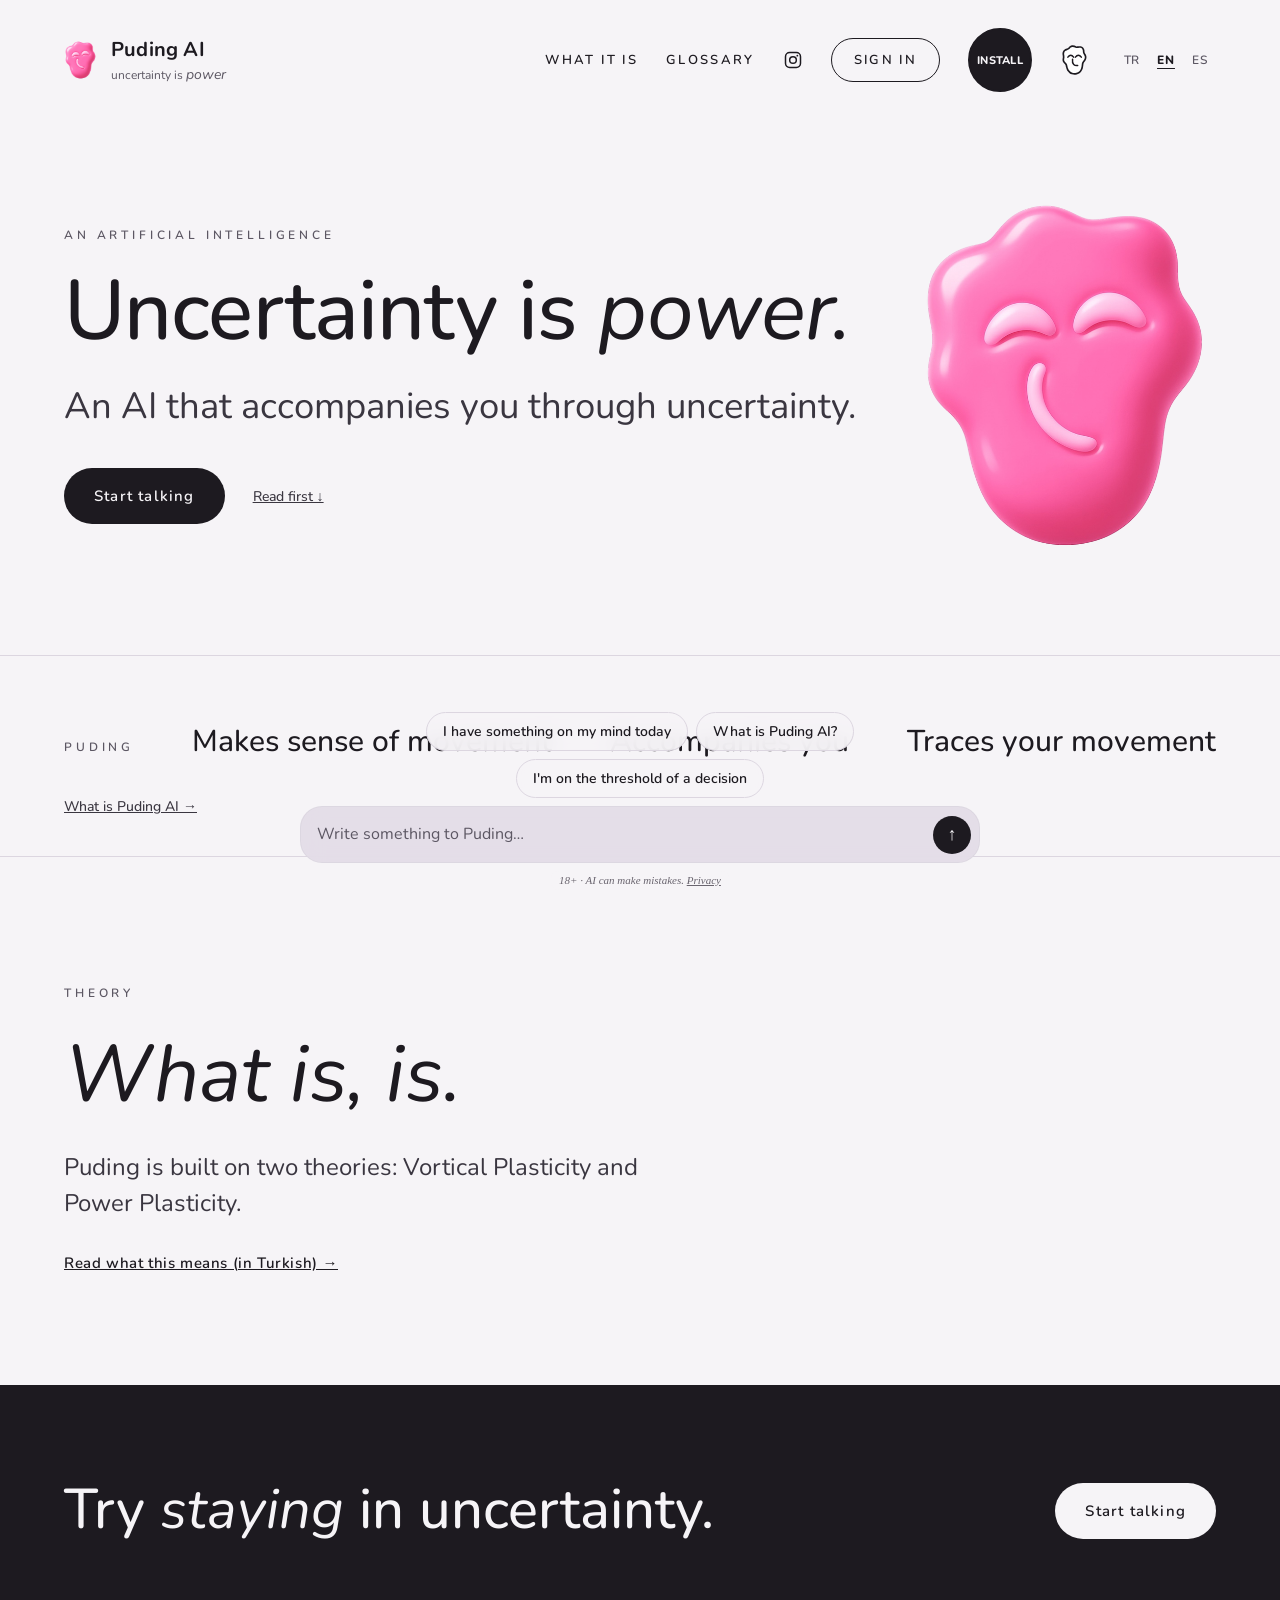
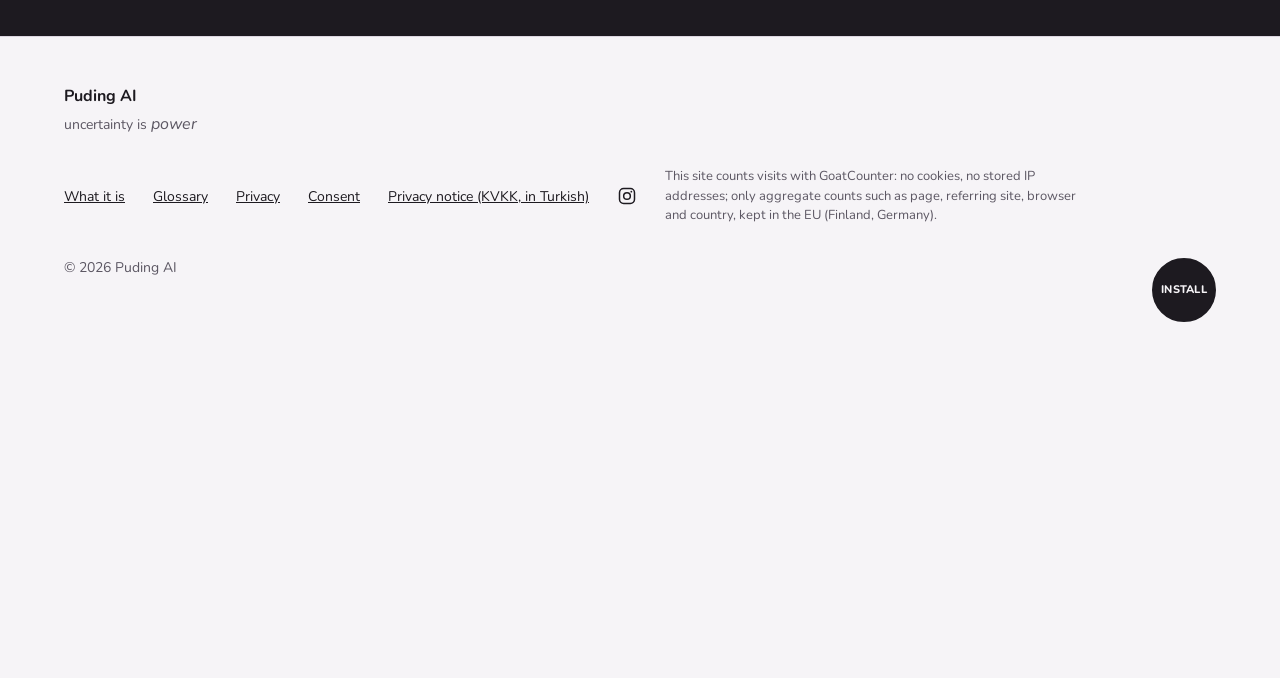
==== commit 7012c669: "Bar altı tek satır, gizlilik sayfası güncellendi (Alkım, 2026-11-16) Bar: iki satır yerine "18+ · Ya" ====
--- a/en/index.html
+++ b/en/index.html
@@ -34,7 +34,7 @@
 <link rel="icon" type="image/png" sizes="32x32" href="/gorsel/puding-favicon-32.png?v=3">
 <link rel="apple-touch-icon" sizes="180x180" href="/apple-touch-icon.png?v=3">
 <link rel="preload" href="/assets/fonts/nunito-latin-400-normal.woff2" as="font" type="font/woff2" crossorigin>
-<link rel="stylesheet" href="/assets/site.css?v=20">
+<link rel="stylesheet" href="/assets/site.css?v=21">
 </head>
 <body>
 <div style="background: var(--zemin); color: var(--metin); font-family: Nunito, sans-serif; min-height: 100vh">
@@ -130,7 +130,7 @@
 <!-- Ziyaretçi sayacı: GoatCounter (çerez yok, IP saklanmaz; yalnız toplu sayı). Alkım, 2026-11-05 -->
 <script src="/assets/serit.js?v=1" defer></script>
 <script src="/assets/dil.js?v=1" defer></script>
-<script src="/assets/sohbet.js?v=20" defer></script>
+<script src="/assets/sohbet.js?v=21" defer></script>
 <script data-goatcounter="https://pudingai.goatcounter.com/count" async src="https://gc.zgo.at/count.js"></script>
 <script src="/assets/tema.js?v=1" defer></script>
 </body>
--- a/assets/site.css
+++ b/assets/site.css
@@ -96,11 +96,9 @@
 .pd-bar textarea::placeholder{color:var(--soluk)}
 .pd-gonder{flex:none;width:38px;height:38px;border-radius:50%;border:0;background:var(--murekkep);color:var(--murekkep-metin);font-size:18px;cursor:pointer}
 .pd-kilitli{opacity:.55}.pd-kilitli .pd-gonder{cursor:default}
-/* Bar altı uyarıları (Alkım, 2026-11-16): küçük, italik, Times New Roman, soluk — dikkat çekmesin. Zemin kalır: bar sabit,
-   arkasından sayfa kayar. İkincisi (gizlilik notu) ayrı küçük kutu. */
+/* Bar altı tek satır (Alkım, 2026-11-16): "18+ · Yapay zekâ hata yapabilir. Gizlilik" — küçük, italik, Times New Roman,
+   soluk; dikkat çekmesin. Zemin kalır: bar sabit, arkasından sayfa kayar. */
 .pd-alt{margin:0;align-self:center;text-align:center;font-family:"Times New Roman",Times,serif;font-style:italic;font-size:11px;line-height:1.4;color:var(--soluk-2);background:var(--cip-zemin);border-radius:8px;padding:2px 8px}
-.pd-alt-ai{max-width:min(620px,calc(100vw - 32px));opacity:.8}
-.pd-alt-gizlilik{max-width:min(560px,calc(100vw - 32px));border:1px solid var(--cizgi);border-radius:10px;padding:5px 10px;opacity:.85}
 .pd-gizli{position:absolute;width:1px;height:1px;overflow:hidden;clip:rect(0 0 0 0)}
 body.pd-sohbet-var{padding-bottom:170px}
 @media (prefers-reduced-motion: reduce){.pd-sohbet *,.pd-sor *{transition:none!important;animation:none!important}}
@@ -149,7 +147,6 @@
 @media (max-width: 370px){html[lang=en] .pd-nav{gap:7px!important;letter-spacing:.02em!important}}
 html[lang=en] .pd-indir,html[lang=es] .pd-indir{font-size:11px;letter-spacing:.02em}
 html[lang=es] .pd-indir{font-size:10px}
-.pd-alt+.pd-alt{margin-top:2px}  /* gizlilik notu ayrı kutu: üst üste binmesin (Alkım, 2026-11-16) */
 /* EN ve ES'de bar altı iki satır: telefonda ilk ekran ve sayfa sonu kapanmasın */
 @media (max-width: 520px){
   html[lang=en] .pd-alt,html[lang=es] .pd-alt{font-size:10px;line-height:1.3;padding:1px 6px}
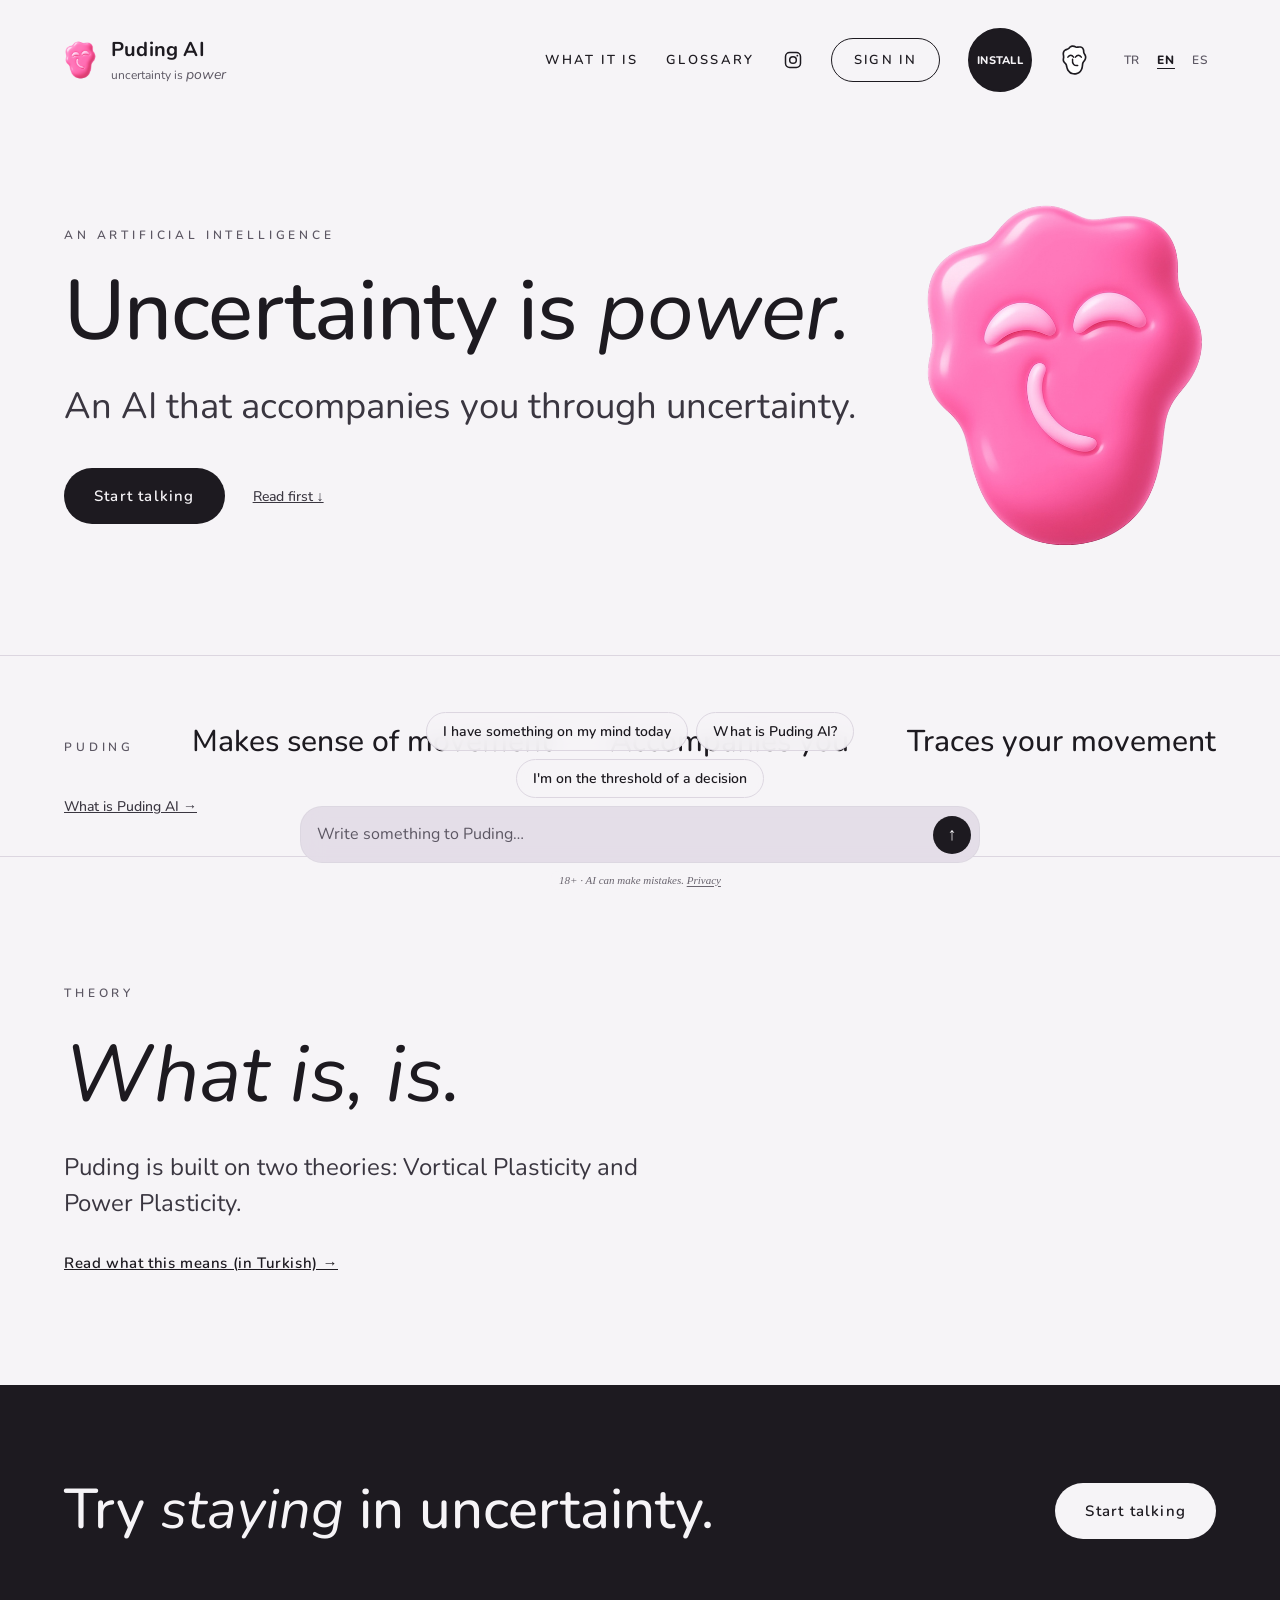
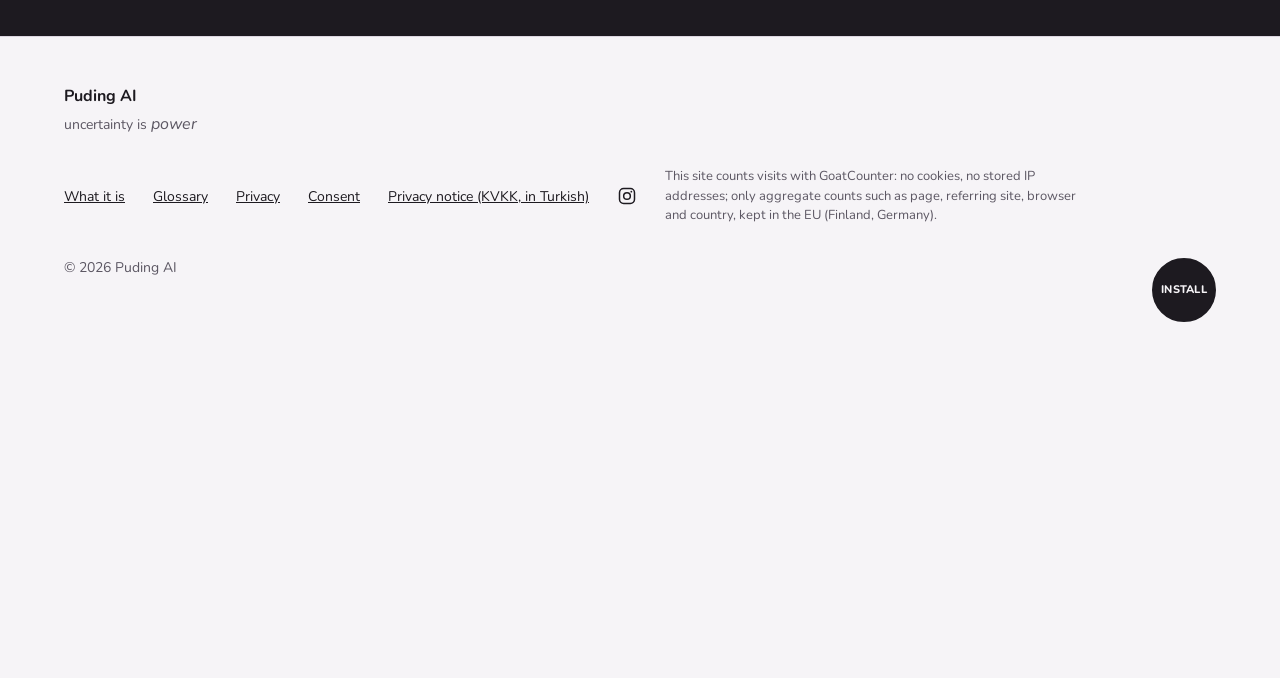
==== commit 0db044b1: "Gizlilik sayfası kalktı; metin barın altında açılan kutuda (Alkım, 2026-11-16) /gizlilik/, /en/priva" ====
--- a/en/index.html
+++ b/en/index.html
@@ -34,7 +34,7 @@
 <link rel="icon" type="image/png" sizes="32x32" href="/gorsel/puding-favicon-32.png?v=3">
 <link rel="apple-touch-icon" sizes="180x180" href="/apple-touch-icon.png?v=3">
 <link rel="preload" href="/assets/fonts/nunito-latin-400-normal.woff2" as="font" type="font/woff2" crossorigin>
-<link rel="stylesheet" href="/assets/site.css?v=21">
+<link rel="stylesheet" href="/assets/site.css?v=22">
 </head>
 <body>
 <div style="background: var(--zemin); color: var(--metin); font-family: Nunito, sans-serif; min-height: 100vh">
@@ -115,7 +115,7 @@
 <nav aria-label="Footer menu" style="display: flex; flex-wrap: wrap; gap: 12px 28px; align-items: center">
 <a href="/en/about/">What it is</a>
 <a href="/sozluk/" hreflang="tr">Glossary</a>
-<a href="/en/privacy/">Privacy</a>
+<a href="/en/?gizlilik">Privacy</a>
 <a rel="noopener" href="/odam?onam" hreflang="tr">Consent</a>
 <a rel="noopener" href="/odam?aydinlatma" hreflang="tr">Privacy notice (KVKK, in Turkish)</a>
 <a class="pd-ig" href="https://www.instagram.com/pudingai_/" target="_blank" rel="noopener" aria-label="Instagram"><svg viewBox="0 0 24 24" width="20" height="20" fill="none" stroke="currentColor" stroke-width="1.8" aria-hidden="true"><rect x="3" y="3" width="18" height="18" rx="5"/><circle cx="12" cy="12" r="4"/><circle cx="17.2" cy="6.8" r="1.1" fill="currentColor" stroke="none"/></svg></a>
@@ -130,7 +130,7 @@
 <!-- Ziyaretçi sayacı: GoatCounter (çerez yok, IP saklanmaz; yalnız toplu sayı). Alkım, 2026-11-05 -->
 <script src="/assets/serit.js?v=1" defer></script>
 <script src="/assets/dil.js?v=1" defer></script>
-<script src="/assets/sohbet.js?v=21" defer></script>
+<script src="/assets/sohbet.js?v=22" defer></script>
 <script data-goatcounter="https://pudingai.goatcounter.com/count" async src="https://gc.zgo.at/count.js"></script>
 <script src="/assets/tema.js?v=1" defer></script>
 </body>
--- a/assets/site.css
+++ b/assets/site.css
@@ -100,6 +100,12 @@
    soluk; dikkat çekmesin. Zemin kalır: bar sabit, arkasından sayfa kayar. */
 .pd-alt{margin:0;align-self:center;text-align:center;font-family:"Times New Roman",Times,serif;font-style:italic;font-size:11px;line-height:1.4;color:var(--soluk-2);background:var(--cip-zemin);border-radius:8px;padding:2px 8px}
 .pd-gizli{position:absolute;width:1px;height:1px;overflow:hidden;clip:rect(0 0 0 0)}
+/* Gizlilik kutusu (Alkım, 2026-11-16): /gizlilik/ sayfasının yerine barın altında açılır. Küçük, italik, Times New Roman, soluk. */
+.pd-gizlilik-ac{border:0;background:none;padding:0;margin:0;font:inherit;color:inherit;text-decoration:underline;text-underline-offset:2px;cursor:pointer}
+.pd-gizlilik{align-self:center;max-width:min(620px,calc(100vw - 32px));margin:4px 0 0;padding:10px 14px;background:var(--cip-zemin);border:1px solid var(--cizgi);border-radius:12px;font-family:"Times New Roman",Times,serif;font-style:italic;font-size:12px;line-height:1.5;color:var(--soluk-2);text-align:left}
+.pd-gizlilik p{margin:0 0 6px}
+.pd-gizlilik p:last-child{margin-bottom:0}
+.pd-gizlilik a{color:inherit;text-decoration:underline;text-underline-offset:2px}
 body.pd-sohbet-var{padding-bottom:170px}
 @media (prefers-reduced-motion: reduce){.pd-sohbet *,.pd-sor *{transition:none!important;animation:none!important}}
 /* Açılış (Alkım, 2026-11-05): alt satır başlıkla aynı genişlikte, tek satır. Nunito'da oran 0,391; başlık iki satıra düşerse
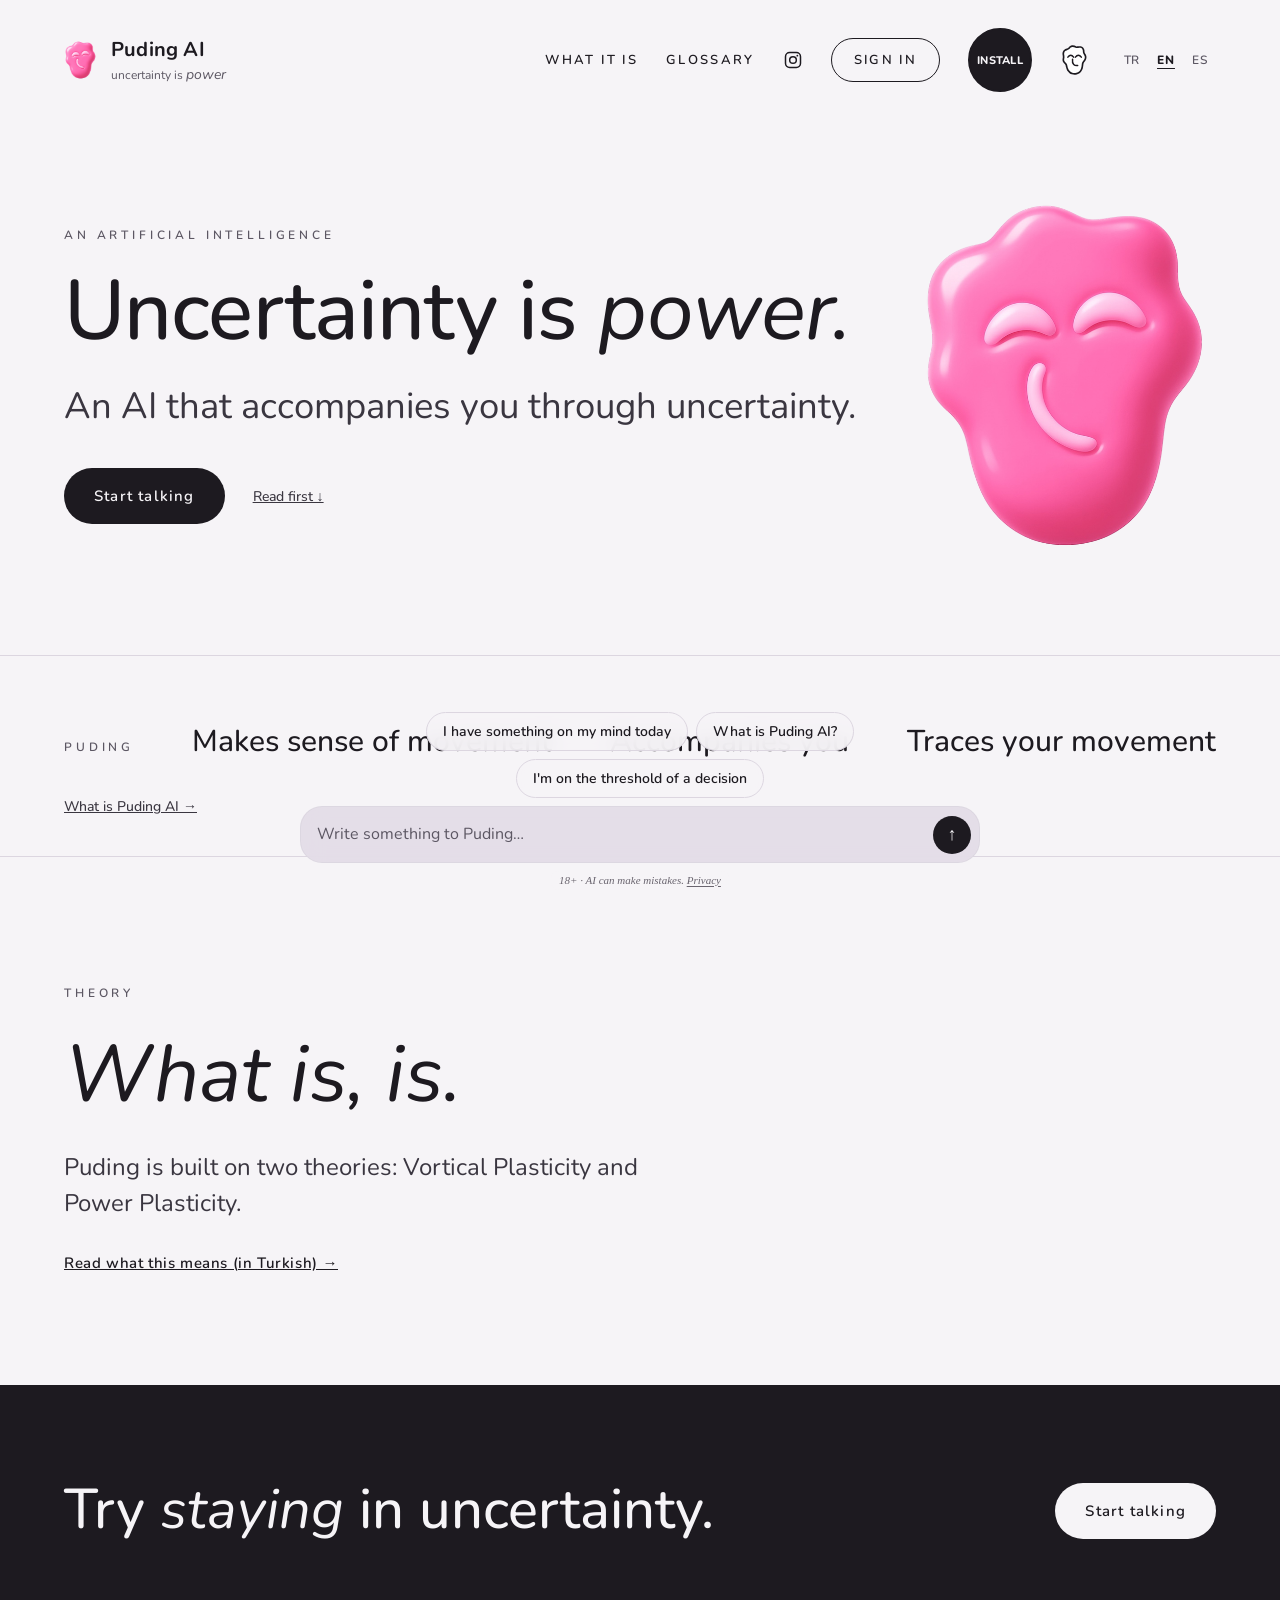
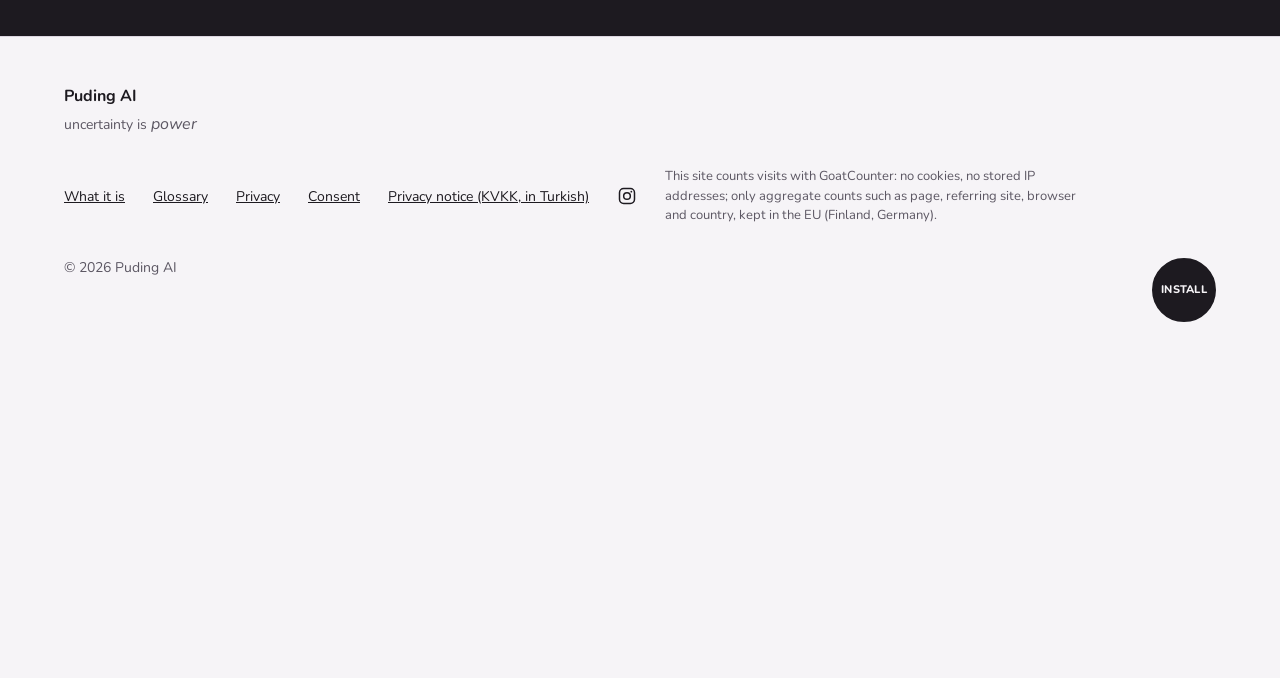
==== commit 11a39cf2: "Telefonda bar ve üst menü düzeltmeleri (Alkım, 2026-11-19) Bar: yeri ve genişliği visualViewport'tan" ====
--- a/en/index.html
+++ b/en/index.html
@@ -34,7 +34,7 @@
 <link rel="icon" type="image/png" sizes="32x32" href="/gorsel/puding-favicon-32.png?v=3">
 <link rel="apple-touch-icon" sizes="180x180" href="/apple-touch-icon.png?v=3">
 <link rel="preload" href="/assets/fonts/nunito-latin-400-normal.woff2" as="font" type="font/woff2" crossorigin>
-<link rel="stylesheet" href="/assets/site.css?v=22">
+<link rel="stylesheet" href="/assets/site.css?v=24">
 </head>
 <body>
 <div style="background: var(--zemin); color: var(--metin); font-family: Nunito, sans-serif; min-height: 100vh">
@@ -130,7 +130,7 @@
 <!-- Ziyaretçi sayacı: GoatCounter (çerez yok, IP saklanmaz; yalnız toplu sayı). Alkım, 2026-11-05 -->
 <script src="/assets/serit.js?v=1" defer></script>
 <script src="/assets/dil.js?v=1" defer></script>
-<script src="/assets/sohbet.js?v=22" defer></script>
+<script src="/assets/sohbet.js?v=24" defer></script>
 <script data-goatcounter="https://pudingai.goatcounter.com/count" async src="https://gc.zgo.at/count.js"></script>
 <script src="/assets/tema.js?v=1" defer></script>
 </body>
--- a/assets/site.css
+++ b/assets/site.css
@@ -57,7 +57,7 @@
 @media (prefers-reduced-motion: reduce){.pd-breathe{animation:none}#sz-box{transition:none!important}}
 /* site modu sohbet barı (Alkım, 2026-11-05) */
 .pd-sohbet{position:fixed;left:50%;bottom:0;transform:translateX(-50%);width:min(680px,calc(100% - 32px));z-index:40;padding:0 0 10px;font-family:Nunito,sans-serif;display:flex;flex-direction:column;align-items:stretch;gap:8px}
-.pd-kutu{position:relative;max-height:min(62vh,560px);display:flex;flex-direction:column;background:var(--kutu-zemin);border:1px solid var(--cizgi);border-radius:18px;box-shadow:0 18px 50px var(--golge);overflow:hidden;backdrop-filter:blur(10px);-webkit-backdrop-filter:blur(10px)}
+.pd-kutu{position:relative;max-height:min(var(--pd-kutu-boy,62vh),560px);display:flex;flex-direction:column;background:var(--kutu-zemin);border:1px solid var(--cizgi);border-radius:18px;box-shadow:0 18px 50px var(--golge);overflow:hidden;backdrop-filter:blur(10px);-webkit-backdrop-filter:blur(10px)}
 .pd-kutu[hidden]{display:none}
 .pd-kutu-logo{position:absolute;inset:0;background:url(/assets/puding-logo.png) center 55%/min(58%,260px) no-repeat;opacity:.07;pointer-events:none}
 .pd-akis{position:relative;flex:1 1 auto;min-height:0;overflow-y:auto;padding:22px 20px 14px;display:flex;flex-direction:column;gap:12px}
@@ -101,8 +101,9 @@
 .pd-alt{margin:0;align-self:center;text-align:center;font-family:"Times New Roman",Times,serif;font-style:italic;font-size:11px;line-height:1.4;color:var(--soluk-2);background:var(--cip-zemin);border-radius:8px;padding:2px 8px}
 .pd-gizli{position:absolute;width:1px;height:1px;overflow:hidden;clip:rect(0 0 0 0)}
 /* Gizlilik kutusu (Alkım, 2026-11-16): /gizlilik/ sayfasının yerine barın altında açılır. Küçük, italik, Times New Roman, soluk. */
+.pd-gizlilik-acik .pd-kapilar{display:none}
 .pd-gizlilik-ac{border:0;background:none;padding:0;margin:0;font:inherit;color:inherit;text-decoration:underline;text-underline-offset:2px;cursor:pointer}
-.pd-gizlilik{align-self:center;max-width:min(620px,calc(100vw - 32px));margin:4px 0 0;padding:10px 14px;background:var(--cip-zemin);border:1px solid var(--cizgi);border-radius:12px;font-family:"Times New Roman",Times,serif;font-style:italic;font-size:12px;line-height:1.5;color:var(--soluk-2);text-align:left}
+.pd-gizlilik{position:absolute;left:0;right:0;bottom:100%;margin:0 0 8px;max-height:min(50vh,420px);overflow-y:auto;padding:12px 16px;background:var(--yuzey);border:1px solid var(--cizgi);border-radius:12px;box-shadow:0 10px 30px var(--golge);font-family:"Times New Roman",Times,serif;font-style:italic;font-size:12px;line-height:1.5;color:var(--soluk-2);text-align:left}
 .pd-gizlilik p{margin:0 0 6px}
 .pd-gizlilik p:last-child{margin-bottom:0}
 .pd-gizlilik a{color:inherit;text-decoration:underline;text-underline-offset:2px}
@@ -192,3 +193,24 @@
   .pd-nav:not(:has(.pd-dil)) .pd-tema{right:20px}
   .pd-tema-oto{position:absolute;top:40px;left:50%;transform:translateX(-50%);min-height:26px}
 }
+/* Telefon düzeltmeleri (Alkım, 2026-11-19).
+   Bar: gönder düğmesi barın içinde kalır; arkası opak (büyük başlıklar barın altından okunmaz);
+   klavye açıkken barın yeri assets/sohbet.js'te visualViewport ile hesaplanır. */
+@media (max-width: 560px){
+  .pd-sohbet::before{content:"";position:absolute;left:-16px;right:-16px;top:-76px;bottom:-40px;z-index:-1;pointer-events:none;background:linear-gradient(to top,var(--zemin) calc(100% - 60px),transparent)}
+  .pd-bar{gap:6px;padding:6px 6px 6px 14px;background:var(--zemin-2);backdrop-filter:none;-webkit-backdrop-filter:none}
+  .pd-gonder{width:36px;height:36px}
+  .pd-kutu{background:var(--yuzey);backdrop-filter:none;-webkit-backdrop-filter:none}
+  .pd-kapi{background:var(--zemin-2);backdrop-filter:none;-webkit-backdrop-filter:none}
+  .pd-alt,.pd-kaydol{background:none}
+  /* Üst menü: dil ve tema akışta, menünün sonunda; hiçbir şey üst üste binmez */
+  header{padding:18px 16px!important;gap:10px!important}
+  .pd-nav{width:100%;justify-content:center;gap:10px 14px!important;font-size:12px!important;letter-spacing:.06em!important}
+  .pd-tema{position:static!important;top:auto!important;right:auto!important;margin:0!important;order:2}
+  .pd-dil{position:static!important;top:auto!important;right:auto!important;letter-spacing:.06em;font-size:12px;gap:2px;order:3}
+  .pd-dil a{min-width:30px;padding:0 3px}
+  .pd-tema-oto{position:static!important;left:auto!important;top:auto!important;transform:none!important;min-height:44px}
+  .pd-giris,.pd-basvur{padding:10px 16px!important}
+  .pd-indir{width:48px;height:48px;font-size:10px;letter-spacing:.02em}
+  html[lang=en] .pd-indir,html[lang=es] .pd-indir{font-size:9px}
+}
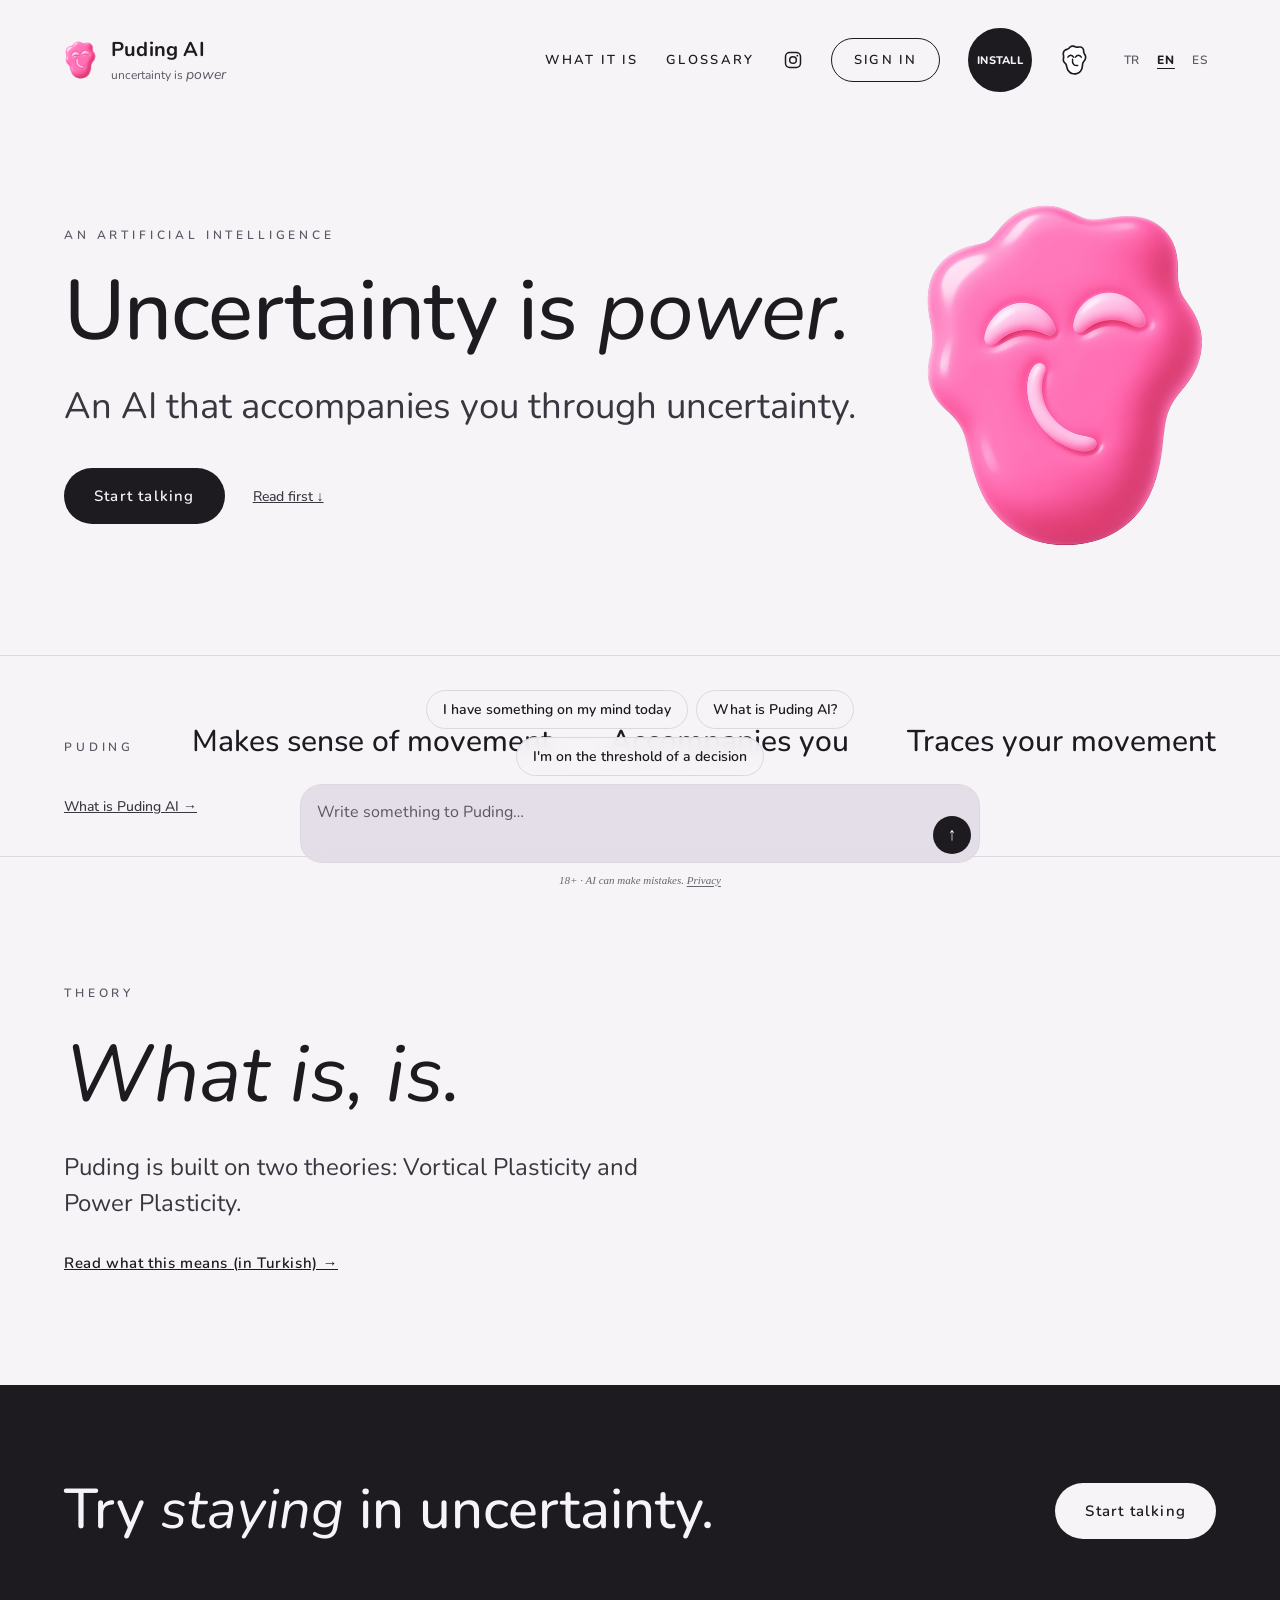
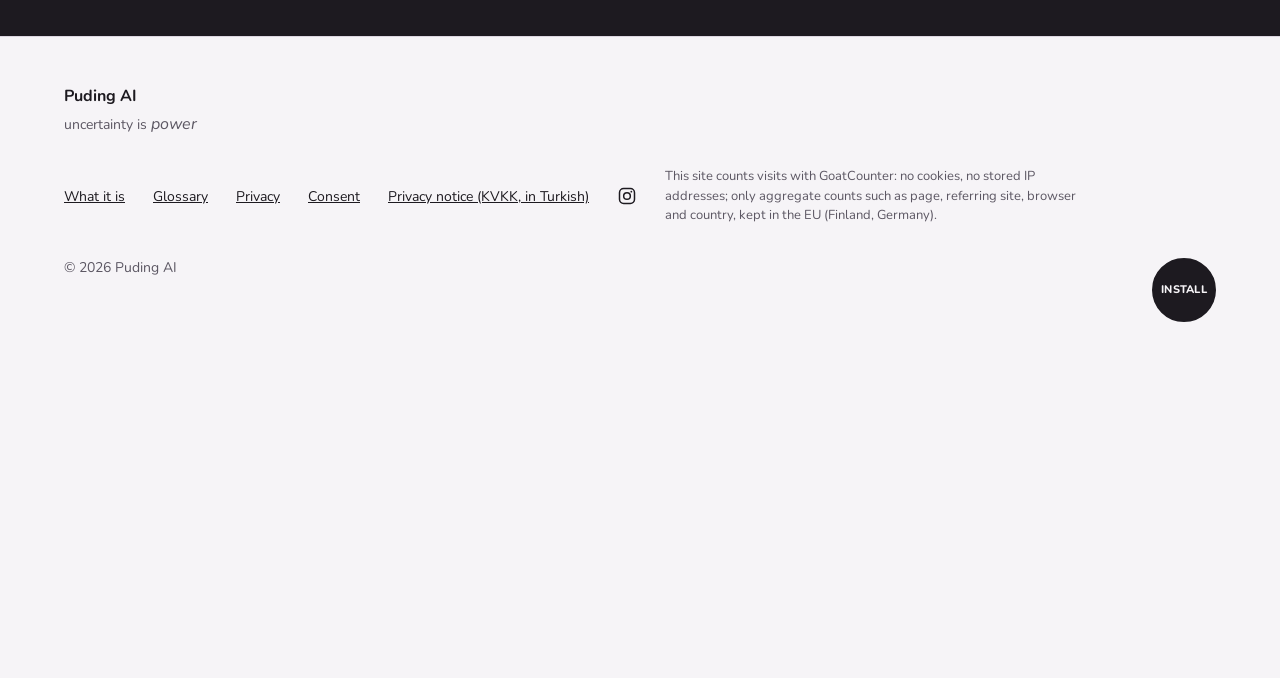
==== commit 9075b59b: "Bar: yazı alanı sabit iki satır; sitede ana ekrana ekle ipucu yok (Alkım, 2026-11-24; yayında değil)" ====
--- a/en/index.html
+++ b/en/index.html
@@ -34,7 +34,7 @@
 <link rel="icon" type="image/png" sizes="32x32" href="/gorsel/puding-favicon-32.png?v=3">
 <link rel="apple-touch-icon" sizes="180x180" href="/apple-touch-icon.png?v=3">
 <link rel="preload" href="/assets/fonts/nunito-latin-400-normal.woff2" as="font" type="font/woff2" crossorigin>
-<link rel="stylesheet" href="/assets/site.css?v=24">
+<link rel="stylesheet" href="/assets/site.css?v=25">
 </head>
 <body>
 <div style="background: var(--zemin); color: var(--metin); font-family: Nunito, sans-serif; min-height: 100vh">
@@ -130,7 +130,7 @@
 <!-- Ziyaretçi sayacı: GoatCounter (çerez yok, IP saklanmaz; yalnız toplu sayı). Alkım, 2026-11-05 -->
 <script src="/assets/serit.js?v=1" defer></script>
 <script src="/assets/dil.js?v=1" defer></script>
-<script src="/assets/sohbet.js?v=24" defer></script>
+<script src="/assets/sohbet.js?v=25" defer></script>
 <script data-goatcounter="https://pudingai.goatcounter.com/count" async src="https://gc.zgo.at/count.js"></script>
 <script src="/assets/tema.js?v=1" defer></script>
 </body>
--- a/assets/site.css
+++ b/assets/site.css
@@ -92,7 +92,8 @@
 .pd-kapi:hover .pd-kapi-ikon,.pd-kapi:focus-visible .pd-kapi-ikon{animation:pd-sallan .7s ease-in-out}
 @keyframes pd-sallan{0%,100%{transform:rotate(0)}25%{transform:rotate(-7deg)}60%{transform:rotate(6deg)}85%{transform:rotate(-2deg)}}
 .pd-bar{display:flex;align-items:flex-end;gap:8px;background:var(--bar-zemin);border:1px solid var(--bar-cizgi);border-radius:22px;padding:8px 8px 8px 16px;backdrop-filter:blur(12px);-webkit-backdrop-filter:blur(12px)}
-.pd-bar textarea{flex:1;min-width:0;resize:none;border:0;background:transparent;font:inherit;font-size:16px;line-height:1.4;color:var(--metin);padding:8px 0;outline:none;max-height:140px}
+/* Yazı alanı sabit iki satır (Alkım, 2026-11-24): yazarken büyümez, taşan metin alanın içinde kayar; bar ve sayfa kıpırdamaz */
+.pd-bar textarea{flex:1;min-width:0;resize:none;border:0;background:transparent;font:inherit;font-size:16px;line-height:1.4;color:var(--metin);padding:0;margin:8px 0;outline:none;box-sizing:content-box;height:2.8em;overflow-y:auto;overscroll-behavior:contain}
 .pd-bar textarea::placeholder{color:var(--soluk)}
 .pd-gonder{flex:none;width:38px;height:38px;border-radius:50%;border:0;background:var(--murekkep);color:var(--murekkep-metin);font-size:18px;cursor:pointer}
 .pd-kilitli{opacity:.55}.pd-kilitli .pd-gonder{cursor:default}
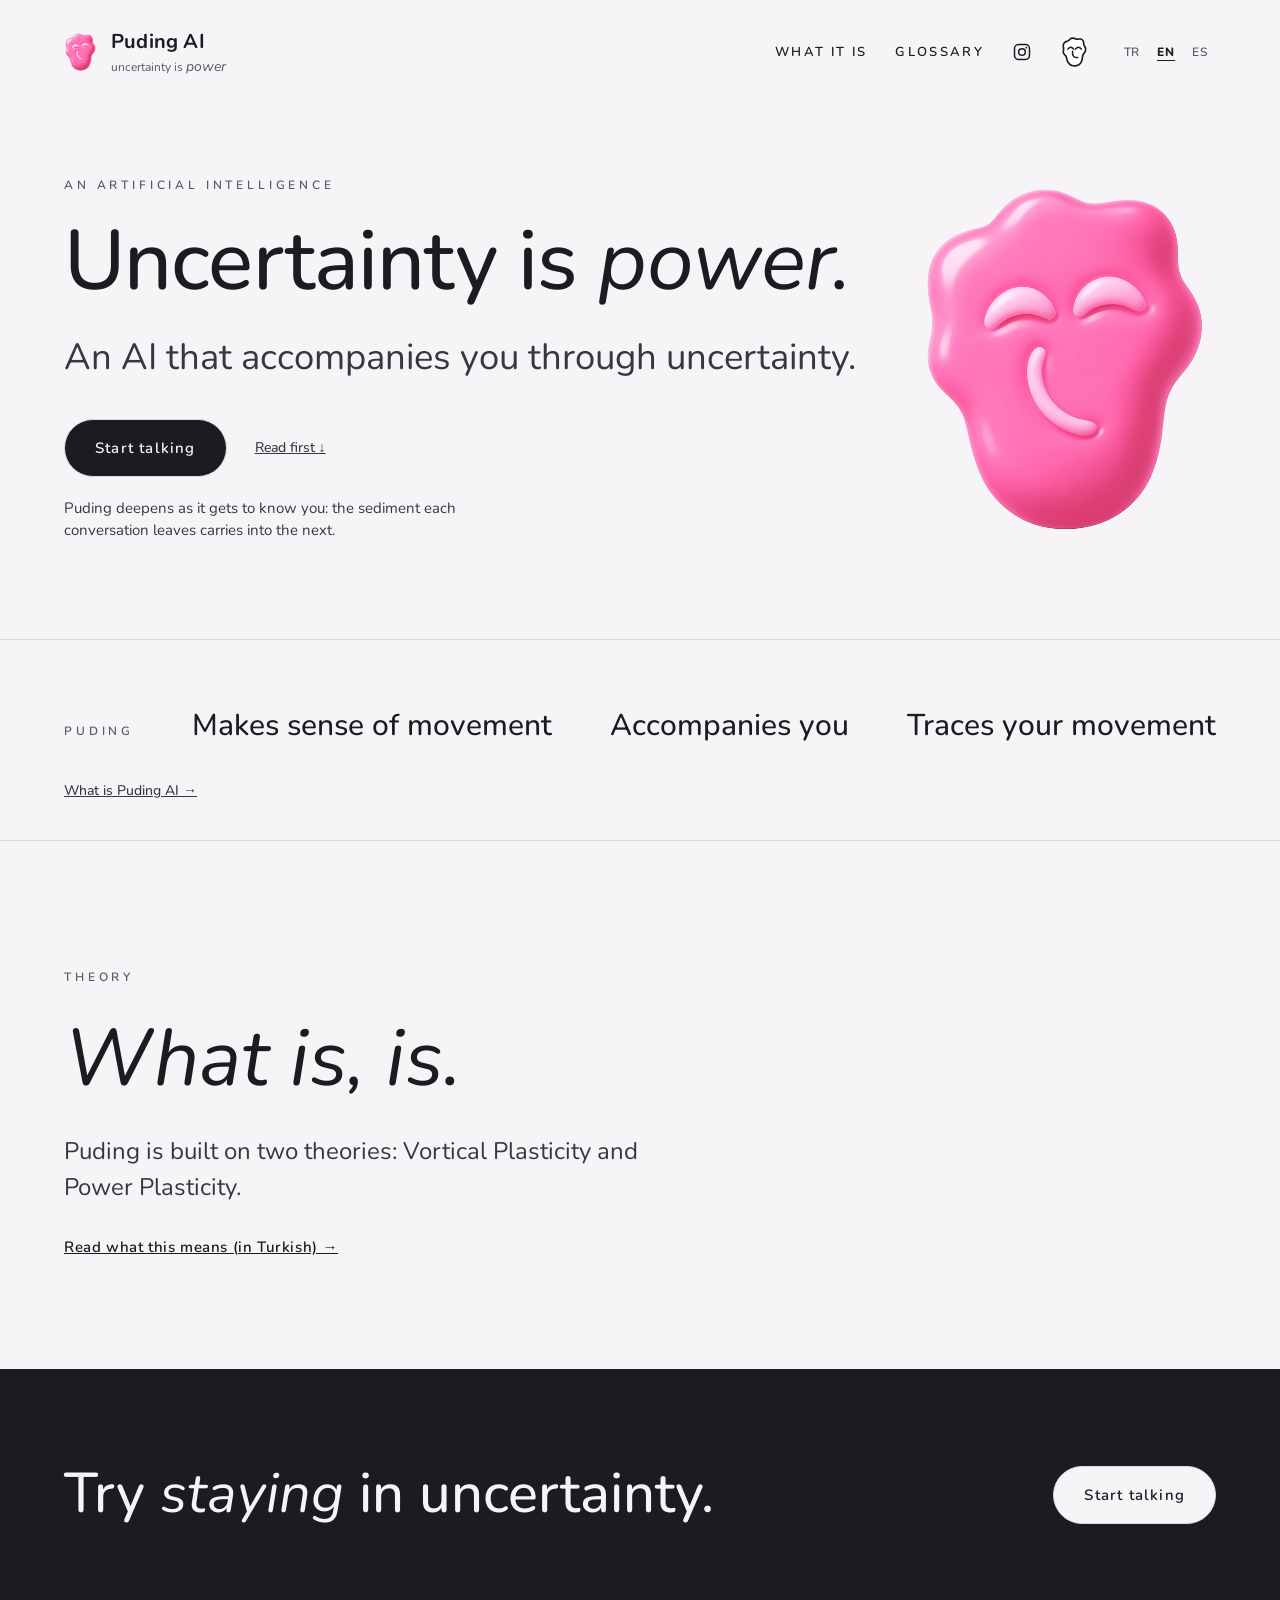
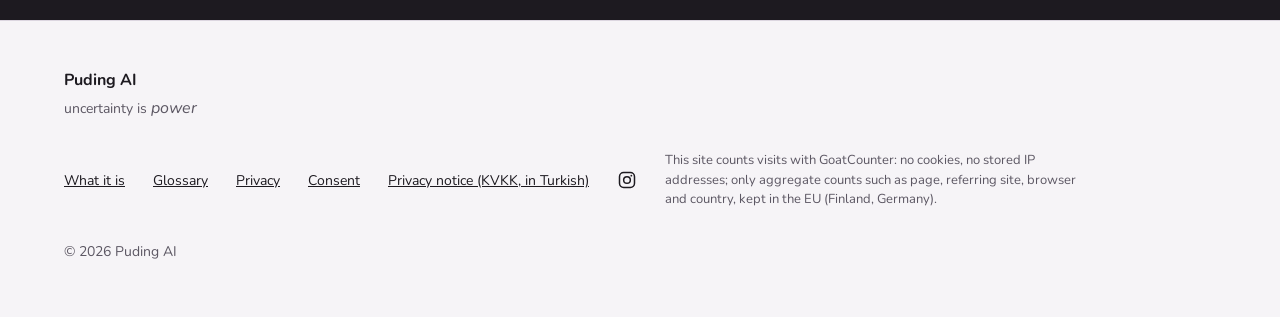
==== commit 49b3b66a: "Tek kapı: ana sayfada bar, öneriler, GİRİŞ, İNDİR yok; tek düğme oturuma göre (Alkım, 2026-11-27; ya" ====
--- a/en/index.html
+++ b/en/index.html
@@ -34,7 +34,7 @@
 <link rel="icon" type="image/png" sizes="32x32" href="/gorsel/puding-favicon-32.png?v=3">
 <link rel="apple-touch-icon" sizes="180x180" href="/apple-touch-icon.png?v=3">
 <link rel="preload" href="/assets/fonts/nunito-latin-400-normal.woff2" as="font" type="font/woff2" crossorigin>
-<link rel="stylesheet" href="/assets/site.css?v=25">
+<link rel="stylesheet" href="/assets/site.css?v=26">
 </head>
 <body>
 <div style="background: var(--zemin); color: var(--metin); font-family: Nunito, sans-serif; min-height: 100vh">
@@ -52,8 +52,6 @@
 <a href="/en/about/" style="text-decoration: none">WHAT IT IS</a>
 <a href="/sozluk/" style="text-decoration: none">GLOSSARY</a>
 <a class="pd-ig" href="https://www.instagram.com/pudingai_/" target="_blank" rel="noopener" aria-label="Instagram"><svg viewBox="0 0 24 24" width="20" height="20" fill="none" stroke="currentColor" stroke-width="1.8" aria-hidden="true"><rect x="3" y="3" width="18" height="18" rx="5"/><circle cx="12" cy="12" r="4"/><circle cx="17.2" cy="6.8" r="1.1" fill="currentColor" stroke="none"/></svg></a>
-<a class="pd-giris" href="#pd-girdi" data-yakinda style="text-decoration: none; border: 1.5px solid var(--murekkep); border-radius: 999px; padding: 12px 22px; min-height: 44px; box-sizing: border-box; display: inline-flex; align-items: center">SIGN IN</a>
-<a class="pd-indir" href="#pd-girdi" data-yakinda aria-label="Install Puding on your phone">INSTALL</a>
 <!-- tema --><span class="pd-tema"><button type="button" class="pd-tema-dugme" aria-label="Change theme" aria-pressed="false"><svg viewBox="-24 -24 640 768" width="27" height="32" aria-hidden="true"><path d="M553 342C548 356 539 368 531 380C523 392 513 401 507 412C501 423 496 433 493 445C490 457 490 471 488 485C486 499 485 515 481 531C477 547 473 566 466 582C459 598 450 616 438 630C426 644 412 656 397 665C382 674 364 682 346 686C328 690 310 692 292 692C274 692 255 688 238 683C221 678 204 670 189 659C174 648 161 634 150 620C139 606 132 588 125 572C118 556 114 539 110 524C106 509 104 494 100 481C96 468 90 458 83 448C76 438 64 430 55 419C46 408 36 396 32 383C28 370 28 356 28 342C28 328 34 315 35 301C36 287 34 274 33 258C32 242 26 224 27 207C28 190 32 172 39 158C46 144 59 131 72 122C85 113 104 111 119 104C134 97 146 91 159 81C172 71 182 55 196 46C210 37 226 30 242 28C258 26 276 29 292 33C308 37 322 50 338 53C354 56 370 51 387 50C404 49 424 45 441 49C458 53 476 60 488 72C500 84 508 104 513 121C518 138 514 161 518 177C522 193 530 205 536 218C542 231 552 242 557 256C562 270 564 285 563 299C562 313 558 328 553 342Z" style="fill:var(--tema-dolgu);stroke:var(--tema-cizgi)" stroke-width="40" stroke-linejoin="round"/><path d="M137 292Q206 196 275 292M318 292Q389 196 460 292M249 342C232 470 300 500 372 492" fill="none" style="stroke:var(--tema-yuz)" stroke-width="36" stroke-linecap="round"/></svg></button><button type="button" class="pd-tema-oto" hidden>auto</button></span><!-- /tema -->
 <span class="pd-dil" role="group" aria-label="Language"><a href="/?dil=tr" data-dil="tr" hreflang="tr" lang="tr">TR</a><a href="/en/" data-dil="en" hreflang="en" lang="en" aria-current="true">EN</a><a href="/es/" data-dil="es" hreflang="es" lang="es">ES</a></span>
 </nav>
@@ -67,9 +65,10 @@
 <p class="pd-acilis-alt" style="margin: 0; font-weight: 400; line-height: 1.4; color: var(--metin-3)">An AI that accompanies you through uncertainty.</p>
 <script src="/assets/acilis.js?v=2"></script>
 <div style="display: flex; flex-wrap: wrap; align-items: center; gap: 28px; margin-top: 8px">
-<a href="#pd-girdi" data-bar style="text-decoration: none; background: var(--murekkep); color: var(--murekkep-metin); font-family: Nunito, sans-serif; font-weight: 600; font-size: 15px; letter-spacing: 0.08em; padding: 18px 30px; border-radius: 999px; min-height: 44px; box-sizing: border-box; display: inline-flex; align-items: center">Start talking</a>
+<a class="pd-kapi" rel="noopener" href="/odam?dil=en" style="text-decoration: none; background: var(--murekkep); color: var(--murekkep-metin); font-family: Nunito, sans-serif; font-weight: 600; font-size: 15px; letter-spacing: 0.08em; padding: 18px 30px; border-radius: 999px; min-height: 44px; box-sizing: border-box; display: inline-flex; align-items: center">Start talking</a>
 <a href="#kuram" style="font-family: Nunito, sans-serif; font-size: 14px; font-weight: 500; color: var(--metin-3)">Read first ↓</a>
 </div>
+<p class="pd-kapi-not">Puding deepens as it gets to know you: the sediment each conversation leaves carries into the next.</p>
 </div>
 
 <!-- logo -->
@@ -101,7 +100,7 @@
 <section style="background: var(--bant-zemin); color: var(--bant-metin)">
 <div style="max-width: 1200px; margin: 0 auto; padding: 96px 24px; display: flex; flex-wrap: wrap; align-items: center; justify-content: space-between; gap: 32px">
 <p style="margin: 0; font-size: 56px; font-weight: 500; line-height: 1.05">Try <em style="font-weight: 400">staying</em> in uncertainty.</p>
-<a href="#pd-girdi" data-bar style="text-decoration: none; background: var(--bant-dugme-zemin); color: var(--bant-dugme-metin); font-family: Nunito, sans-serif; font-weight: 600; font-size: 15px; letter-spacing: 0.08em; padding: 18px 30px; border-radius: 999px; min-height: 44px; box-sizing: border-box; display: inline-flex; align-items: center">Start talking</a>
+<a class="pd-kapi" rel="noopener" href="/odam?dil=en" style="text-decoration: none; background: var(--bant-dugme-zemin); color: var(--bant-dugme-metin); font-family: Nunito, sans-serif; font-weight: 600; font-size: 15px; letter-spacing: 0.08em; padding: 18px 30px; border-radius: 999px; min-height: 44px; box-sizing: border-box; display: inline-flex; align-items: center">Start talking</a>
 </div>
 </section>
 
@@ -115,14 +114,13 @@
 <nav aria-label="Footer menu" style="display: flex; flex-wrap: wrap; gap: 12px 28px; align-items: center">
 <a href="/en/about/">What it is</a>
 <a href="/sozluk/" hreflang="tr">Glossary</a>
-<a href="/en/?gizlilik">Privacy</a>
+<a href="/odam?dil=en&amp;aydinlatma">Privacy</a>
 <a rel="noopener" href="/odam?onam" hreflang="tr">Consent</a>
 <a rel="noopener" href="/odam?aydinlatma" hreflang="tr">Privacy notice (KVKK, in Turkish)</a>
 <a class="pd-ig" href="https://www.instagram.com/pudingai_/" target="_blank" rel="noopener" aria-label="Instagram"><svg viewBox="0 0 24 24" width="20" height="20" fill="none" stroke="currentColor" stroke-width="1.8" aria-hidden="true"><rect x="3" y="3" width="18" height="18" rx="5"/><circle cx="12" cy="12" r="4"/><circle cx="17.2" cy="6.8" r="1.1" fill="currentColor" stroke="none"/></svg></a>
 <span style="flex-basis: 100%; max-width: 52ch; font-size: 13px; line-height: 1.5">This site counts visits with GoatCounter: no cookies, no stored IP addresses; only aggregate counts such as page, referring site, browser and country, kept in the EU (Finland, Germany).</span>
 </nav>
 <span>© 2026 Puding AI</span>
-<a class="pd-indir" href="#pd-girdi" data-yakinda aria-label="Install Puding on your phone">INSTALL</a>
 </div>
 </footer>
 
@@ -130,7 +128,8 @@
 <!-- Ziyaretçi sayacı: GoatCounter (çerez yok, IP saklanmaz; yalnız toplu sayı). Alkım, 2026-11-05 -->
 <script src="/assets/serit.js?v=1" defer></script>
 <script src="/assets/dil.js?v=1" defer></script>
-<script src="/assets/sohbet.js?v=25" defer></script>
+<!-- site barı devre dışı (Alkım, 2026-11-27): <script src="/assets/sohbet.js?v=25" defer></script> -->
+<script src="/assets/kapi.js?v=1" defer></script>
 <script data-goatcounter="https://pudingai.goatcounter.com/count" async src="https://gc.zgo.at/count.js"></script>
 <script src="/assets/tema.js?v=1" defer></script>
 </body>
--- a/assets/site.css
+++ b/assets/site.css
@@ -215,3 +215,5 @@
   .pd-indir{width:48px;height:48px;font-size:10px;letter-spacing:.02em}
   html[lang=en] .pd-indir,html[lang=es] .pd-indir{font-size:9px}
 }
+/* tek kapı (Alkım, 2026-11-27): düğmenin altındaki satır */
+.pd-kapi-not{margin:-8px 0 0;font-size:15px;line-height:1.5;color:var(--metin-3);max-width:46ch}
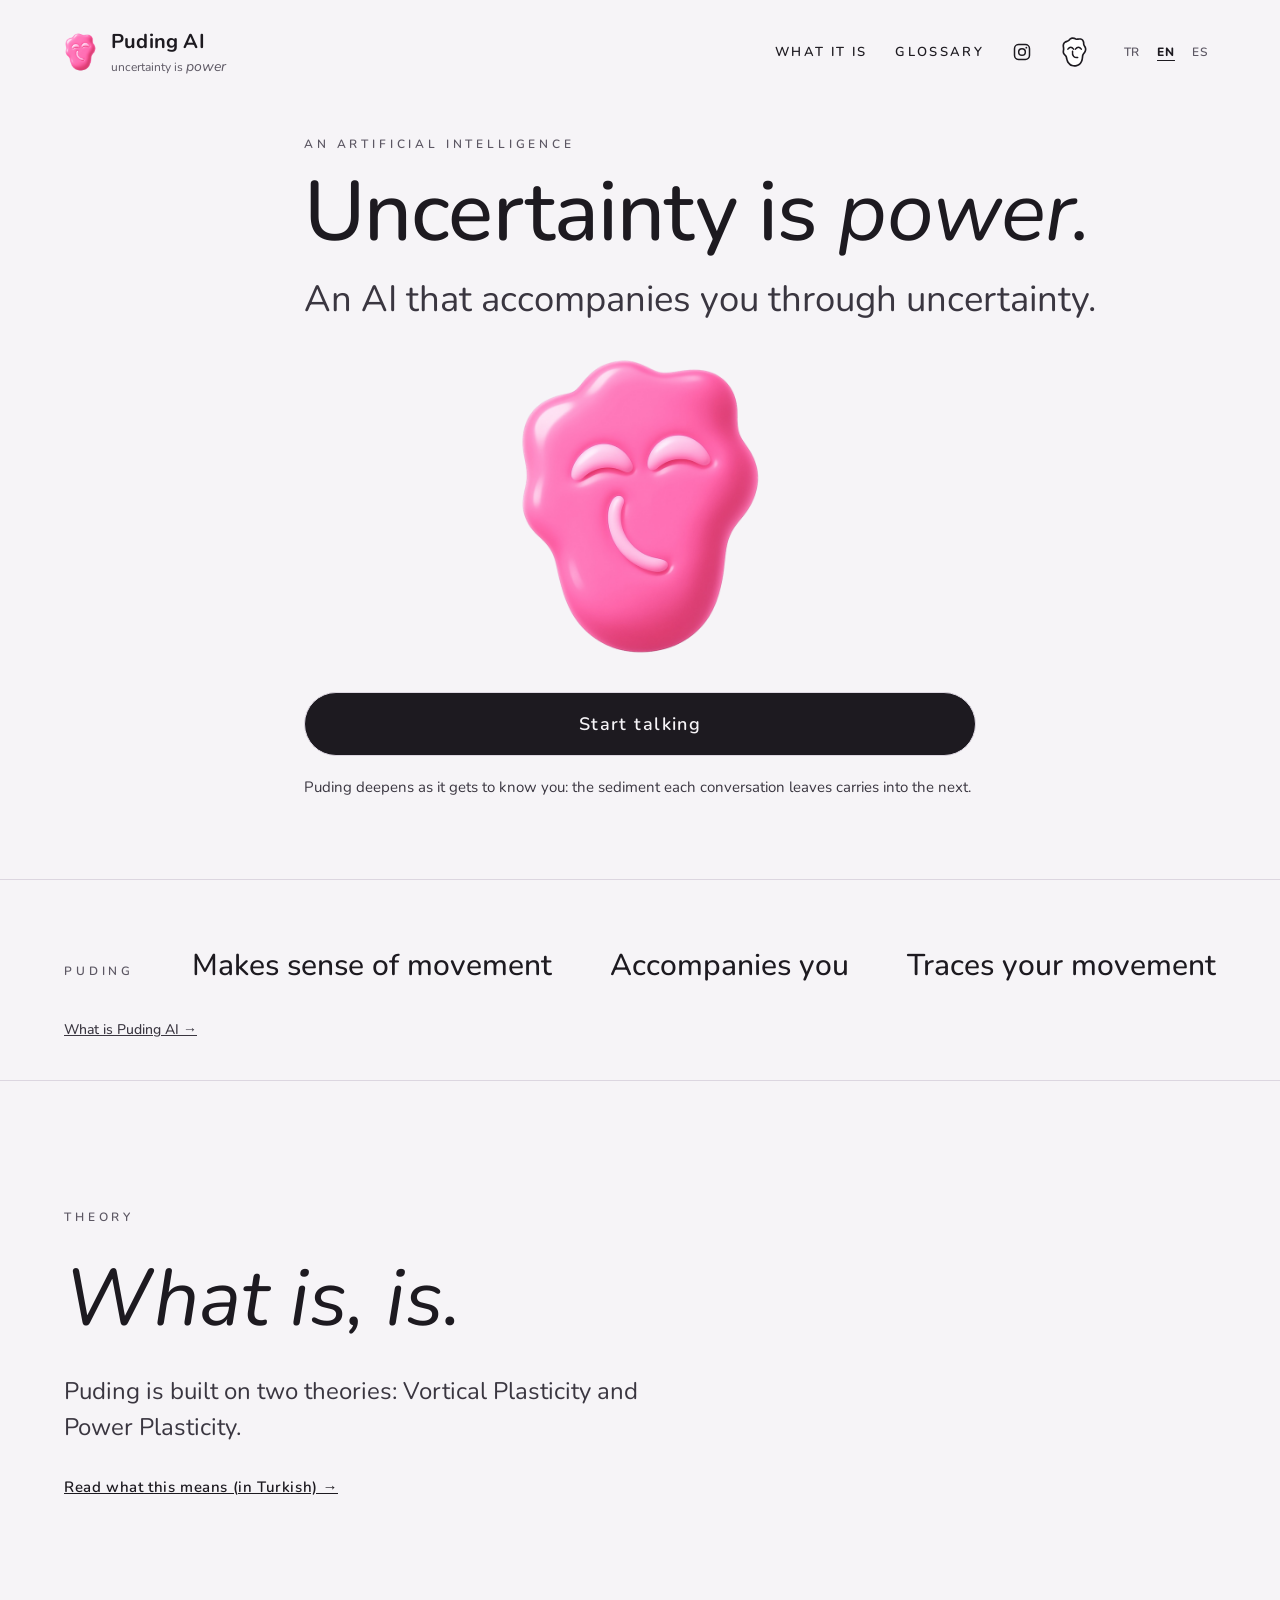
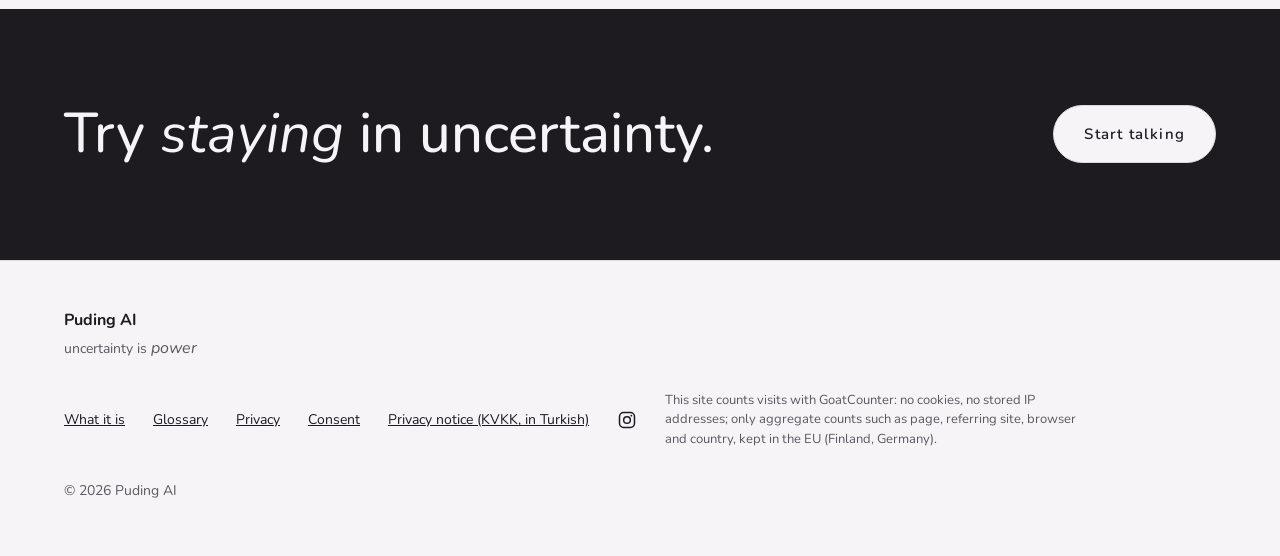
==== commit ccb59382: "İlk ekran: başlık → Puding → tam genişlik düğme → tortu cümlesi; Önce oku yok; Nedir ve Sözlük menüs" ====
--- a/en/index.html
+++ b/en/index.html
@@ -34,7 +34,7 @@
 <link rel="icon" type="image/png" sizes="32x32" href="/gorsel/puding-favicon-32.png?v=3">
 <link rel="apple-touch-icon" sizes="180x180" href="/apple-touch-icon.png?v=3">
 <link rel="preload" href="/assets/fonts/nunito-latin-400-normal.woff2" as="font" type="font/woff2" crossorigin>
-<link rel="stylesheet" href="/assets/site.css?v=26">
+<link rel="stylesheet" href="/assets/site.css?v=28">
 </head>
 <body>
 <div style="background: var(--zemin); color: var(--metin); font-family: Nunito, sans-serif; min-height: 100vh">
@@ -57,24 +57,15 @@
 </nav>
 </header>
 
-<!-- I. MERAK — açılış -->
-<section class="pd-acilis" style="max-width: 1200px; margin: 0 auto; padding: 72px 24px 96px; display: flex; flex-wrap: wrap; align-items: center; gap: 56px">
-<div style="flex: 1 1 auto; min-width: 0; display: flex; flex-direction: column; gap: 28px">
+<!-- I. MERAK — açılış (tek kapı, Alkım 2026-11-27): başlık ve alt satır → Puding → düğme → tortu cümlesi; telefonda düğme ilk ekranda -->
+<section class="pd-acilis pd-kapi-acilis">
 <span style="font-family: Nunito, sans-serif; font-size: 12px; font-weight: 600; letter-spacing: 0.32em; color: var(--soluk)">AN ARTIFICIAL INTELLIGENCE</span>
 <h1 class="pd-acilis-baslik" style="margin: 0; font-weight: 500; line-height: 0.98; letter-spacing: -0.01em">Uncertainty is <em style="font-weight: 400">power.</em></h1>
 <p class="pd-acilis-alt" style="margin: 0; font-weight: 400; line-height: 1.4; color: var(--metin-3)">An AI that accompanies you through uncertainty.</p>
 <script src="/assets/acilis.js?v=2"></script>
-<div style="display: flex; flex-wrap: wrap; align-items: center; gap: 28px; margin-top: 8px">
-<a class="pd-kapi" rel="noopener" href="/odam?dil=en" style="text-decoration: none; background: var(--murekkep); color: var(--murekkep-metin); font-family: Nunito, sans-serif; font-weight: 600; font-size: 15px; letter-spacing: 0.08em; padding: 18px 30px; border-radius: 999px; min-height: 44px; box-sizing: border-box; display: inline-flex; align-items: center">Start talking</a>
-<a href="#kuram" style="font-family: Nunito, sans-serif; font-size: 14px; font-weight: 500; color: var(--metin-3)">Read first ↓</a>
-</div>
+<img class="pd-breathe pd-acilis-resim" src="/assets/puding-logo.png" alt="Puding AI logo" width="592" height="720">
+<a class="pd-kapi pd-kapi-buyuk" rel="noopener" href="/odam?dil=en" style="text-decoration: none; background: var(--murekkep); color: var(--murekkep-metin); font-family: Nunito, sans-serif; font-weight: 600; font-size: 15px; letter-spacing: 0.08em; padding: 18px 30px; border-radius: 999px; min-height: 44px; box-sizing: border-box; display: inline-flex; align-items: center">Start talking</a>
 <p class="pd-kapi-not">Puding deepens as it gets to know you: the sediment each conversation leaves carries into the next.</p>
-</div>
-
-<!-- logo -->
-<div style="flex: 1 1 300px; min-width: 0; display: flex; justify-content: center; align-items: center">
-<img class="pd-breathe" src="/assets/puding-logo.png" alt="Puding AI logo" width="592" height="720" style="width: 100%; max-width: 360px; height: auto; display: block">
-</div>
 </section>
 
 <!-- ne yapmaz -->
--- a/assets/site.css
+++ b/assets/site.css
@@ -217,3 +217,13 @@
 }
 /* tek kapı (Alkım, 2026-11-27): düğmenin altındaki satır */
 .pd-kapi-not{margin:-8px 0 0;font-size:15px;line-height:1.5;color:var(--metin-3);max-width:46ch}
+/* Tek kapı ilk ekranı (Alkım, 2026-11-27): tek sütun; başlık → Puding (telefonda ekranın ~%35'i) → tam genişlik düğme → tortu
+   cümlesi. 390×844'te düğme kaydırmadan görünür. Alttaki bant değişmedi. */
+.pd-kapi-acilis{max-width:720px;margin:0 auto;padding:32px 24px 80px!important;display:flex!important;flex-direction:column;align-items:stretch;gap:20px!important}
+.pd-kapi-acilis .pd-acilis-resim{display:block;align-self:center;width:auto!important;height:min(35vh,340px)!important;height:min(35svh,340px)!important;max-width:100%!important;margin:4px 0 8px}
+.pd-kapi-buyuk{display:flex!important;justify-content:center!important;width:100%;min-height:64px!important;font-size:18px!important;padding:18px 24px!important}
+.pd-kapi-acilis .pd-kapi-not{margin:0;max-width:none}
+@media (max-width:520px){html[lang] .pd-acilis.pd-kapi-acilis{padding:8px 20px 56px!important;gap:12px!important}}
+/* Nedir ve Sözlük menüsünde tek düğme (Alkım, 2026-11-27) */
+.pd-kapi-menu{display:inline-flex;align-items:center;min-height:44px;padding:12px 20px;box-sizing:border-box;border-radius:999px;border:1.5px solid var(--murekkep);background:var(--murekkep);color:var(--murekkep-metin)!important;text-decoration:none;letter-spacing:.06em;white-space:nowrap}
+@media (max-width:520px){.pd-kapi-menu{padding:8px 14px;min-height:40px;letter-spacing:.02em}.pd-nav:has(.pd-kapi-menu){gap:16px!important}}
